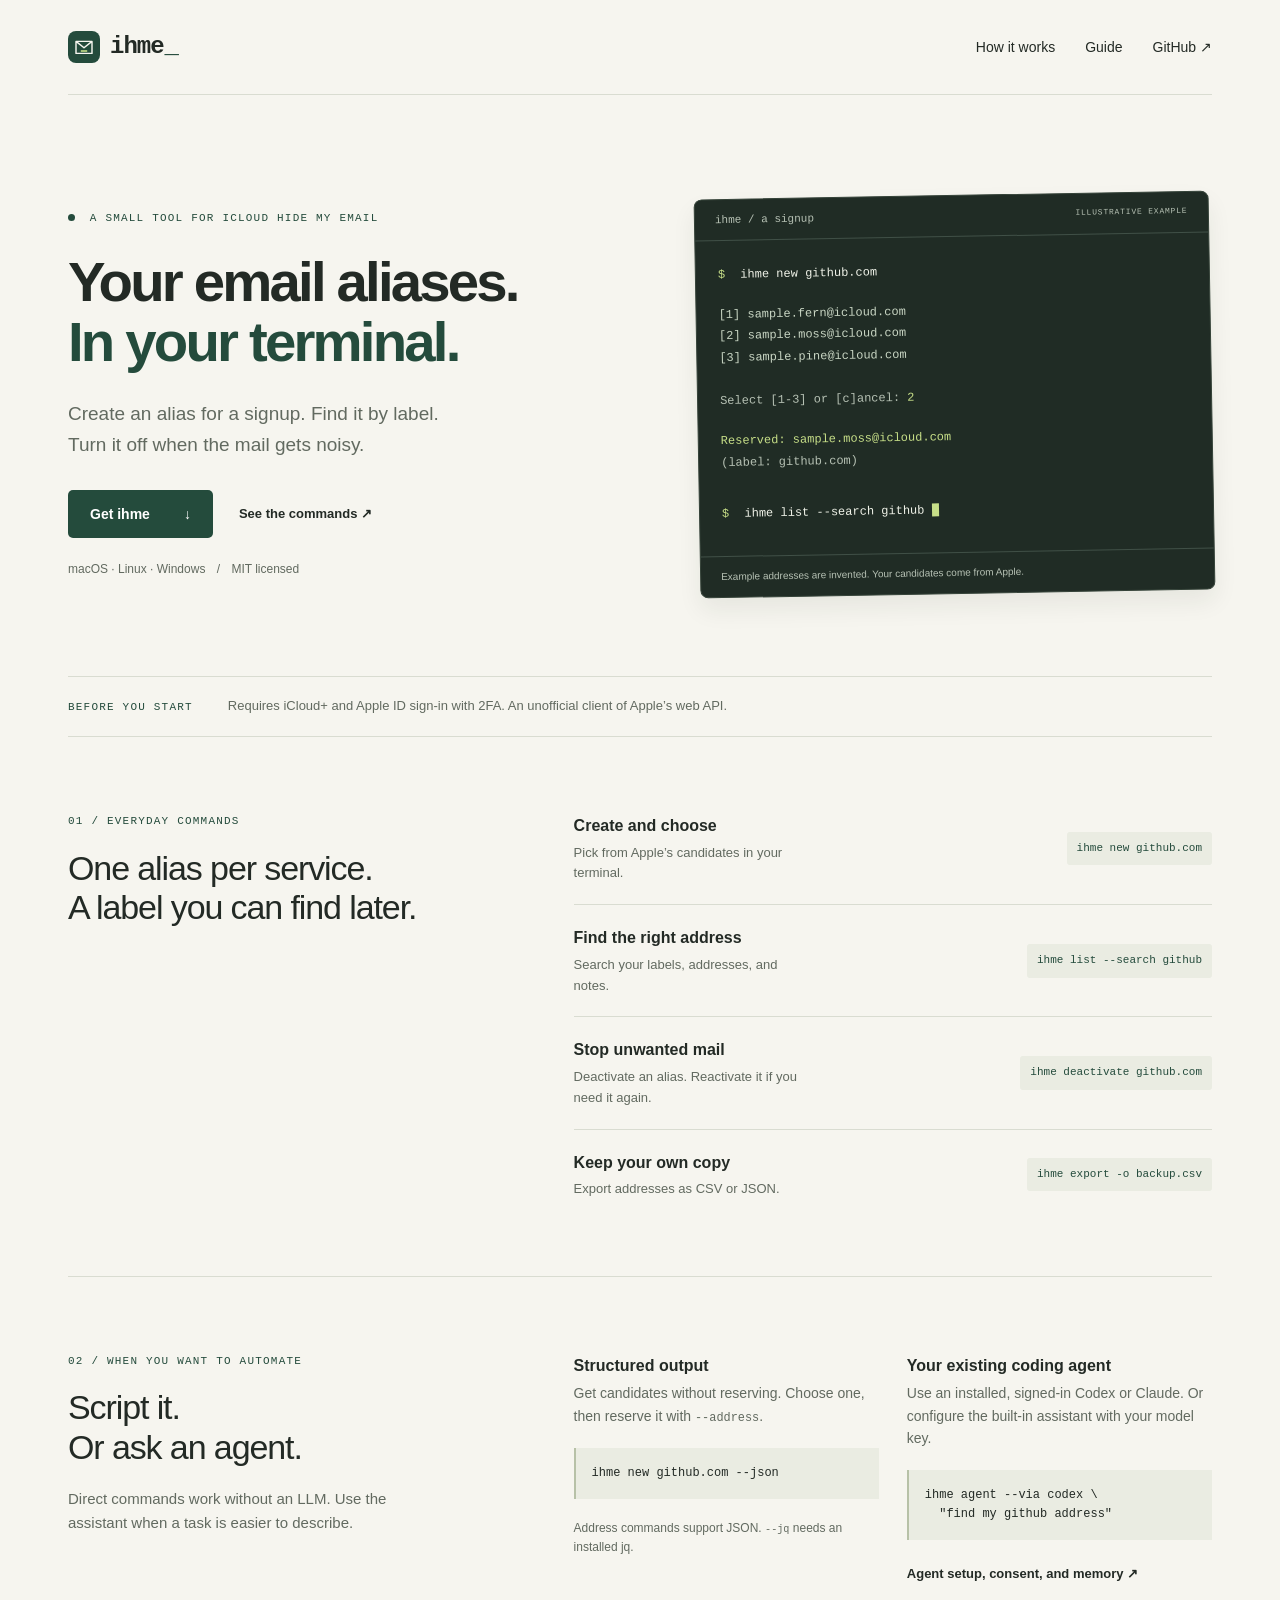
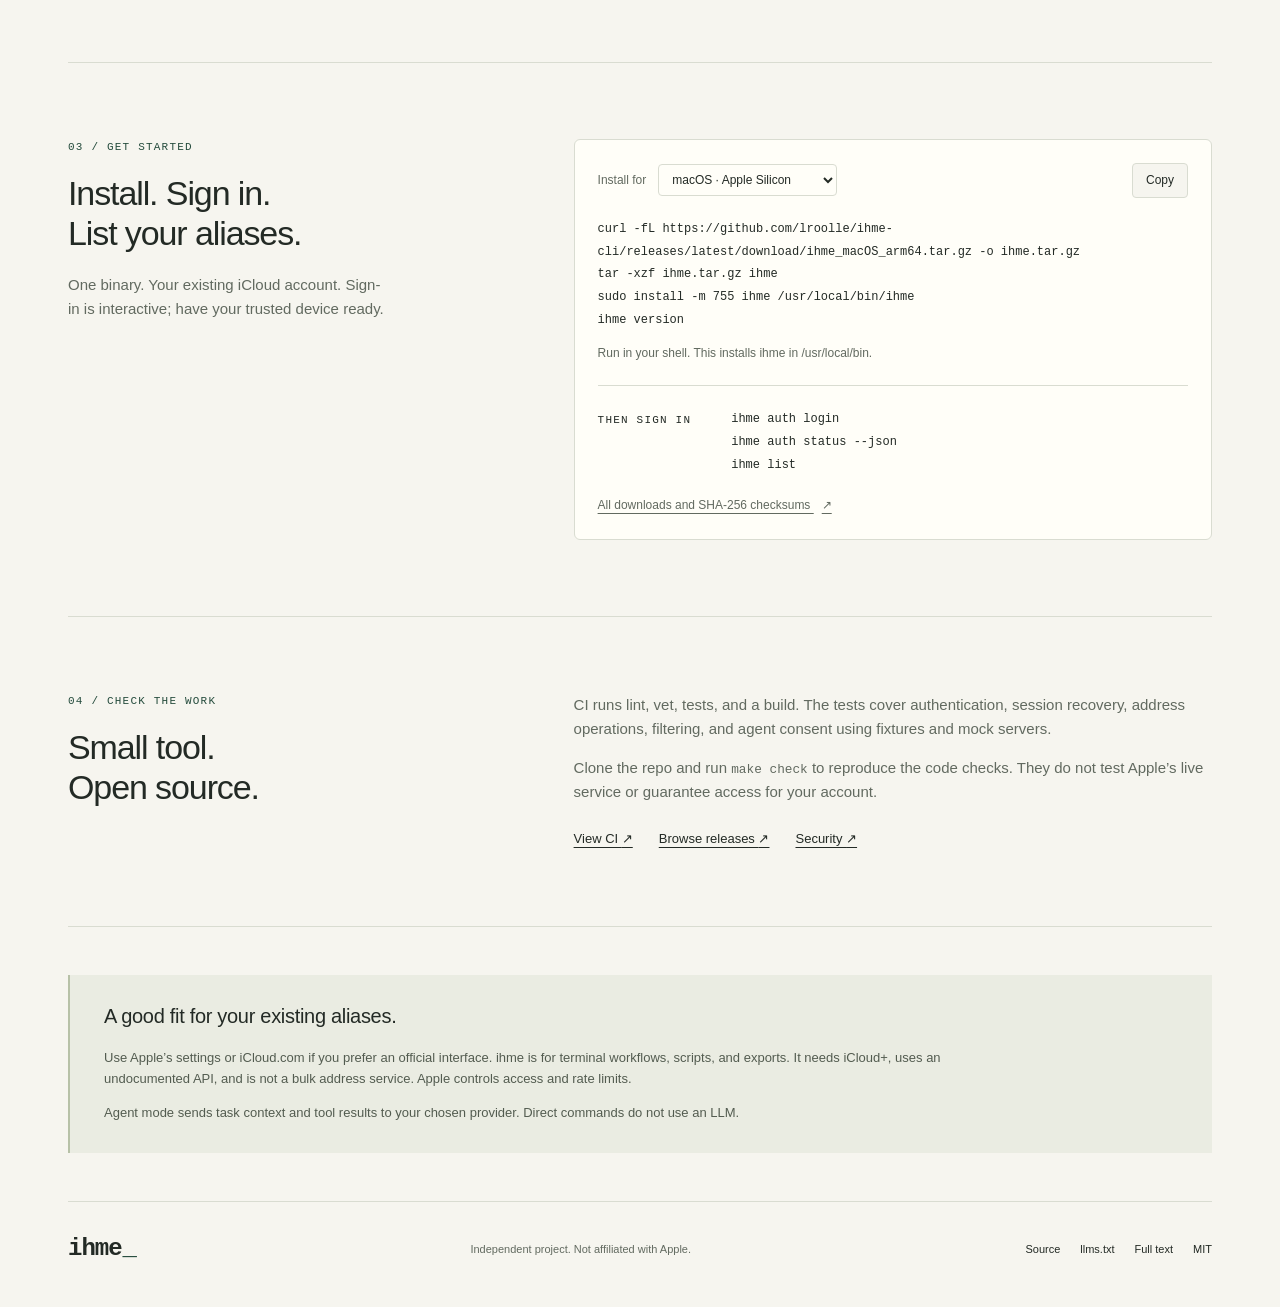
==== site/index.html @ 3d8538c5 "docs: clarify ihme setup and publish a verified Pages site" ====
<!doctype html>
<html lang="en">
  <head>
    <meta charset="utf-8" />
    <meta name="viewport" content="width=device-width, initial-scale=1" />
    <meta
      name="description"
      content="Create, find, and manage iCloud Hide My Email aliases from your terminal. A Go CLI for people, scripts, and agents. Open source, MIT licensed."
    />
    <meta name="theme-color" content="#f6f5ef" />
    <meta
      property="og:title"
      content="ihme — iCloud email aliases, from your terminal"
    />
    <meta
      property="og:description"
      content="Create an alias for a signup. Find it later. Turn it off when the mail gets noisy. For people, scripts, and agents."
    />
    <meta property="og:type" content="website" />
    <meta property="og:url" content="https://lroolle.github.io/ihme-cli/" />
    <link rel="canonical" href="https://lroolle.github.io/ihme-cli/" />
    <link rel="icon" href="icon.svg" type="image/svg+xml" />
    <link rel="stylesheet" href="style.css" />
    <link
      rel="alternate"
      type="text/plain"
      href="llms.txt"
      title="Documentation index for agents"
    />
    <script src="main.js" defer></script>
    <title>ihme — iCloud email aliases, from your terminal</title>
  </head>
  <body>
    <a class="skip" href="#main">Skip to content</a>
    <div class="shell">
      <header class="header">
        <a class="brand" href="#" aria-label="ihme home"
          ><img src="icon.svg" width="32" height="32" alt="" />ihme<span
            class="cursor"
            aria-hidden="true"
            >_</span
          ></a
        >
        <nav aria-label="Main navigation">
          <a href="#workflow">How it works</a>
          <a
            href="https://github.com/lroolle/ihme-cli/blob/main/docs/usage.md"
            data-doc="docs/usage.md"
            >Guide</a
          >
          <a href="https://github.com/lroolle/ihme-cli"
            >GitHub <span aria-hidden="true">↗</span></a
          >
        </nav>
      </header>
      <main id="main">
        <section class="hero" aria-labelledby="hero-title">
          <div class="hero-copy">
            <p class="eyebrow">
              <span class="status-dot" aria-hidden="true"></span> A small tool
              for iCloud Hide My Email
            </p>
            <h1 id="hero-title">
              Your email aliases.<br /><span>In your terminal.</span>
            </h1>
            <p class="lede">
              Create an alias for a signup. Find it by label. Turn it off when
              the mail gets noisy.
            </p>
            <div class="hero-actions">
              <a class="button" href="#install"
                >Get ihme <span aria-hidden="true">↓</span></a
              ><a class="text-link" href="#workflow"
                >See the commands <span aria-hidden="true">↗</span></a
              >
            </div>
            <p class="fine">
              macOS · Linux · Windows <span aria-hidden="true">/</span> MIT
              licensed
            </p>
          </div>
          <figure class="terminal">
            <figcaption>
              <span>ihme / a signup</span
              ><span class="terminal-label">ILLUSTRATIVE EXAMPLE</span>
            </figcaption>
            <div class="terminal-body">
              <p><span class="prompt">$</span> ihme new github.com</p>
              <pre class="candidates">
[1] sample.fern@icloud.com
[2] sample.moss@icloud.com
[3] sample.pine@icloud.com</pre
              >
              <p>
                <span class="muted">Select [1-3] or [c]ancel:</span>
                <span class="chosen">2</span>
              </p>
              <p class="reserved">
                Reserved: sample.moss@icloud.com<br /><span class="muted"
                  >(label: github.com)</span
                >
              </p>
              <p class="last-command">
                <span class="prompt">$</span> ihme list --search github<span
                  class="block-cursor"
                  aria-hidden="true"
                ></span>
              </p>
            </div>
            <p class="terminal-foot">
              Example addresses are invented. Your candidates come from Apple.
            </p>
          </figure>
        </section>
        <div class="requirements">
          <span class="section-label">Before you start</span>
          <p>
            Requires iCloud+ and Apple ID sign-in with 2FA. An unofficial client
            of Apple’s web API.
          </p>
        </div>
        <section
          class="workflow section"
          id="workflow"
          aria-labelledby="workflow-title"
        >
          <div class="section-heading">
            <p class="eyebrow">01 / Everyday commands</p>
            <h2 id="workflow-title">
              One alias per service.<br />A label you can find later.
            </h2>
          </div>
          <div class="command-list">
            <article>
              <div>
                <h3>Create and choose</h3>
                <p>Pick from Apple’s candidates in your terminal.</p>
              </div>
              <code>ihme new github.com</code>
            </article>
            <article>
              <div>
                <h3>Find the right address</h3>
                <p>Search your labels, addresses, and notes.</p>
              </div>
              <code>ihme list --search github</code>
            </article>
            <article>
              <div>
                <h3>Stop unwanted mail</h3>
                <p>Deactivate an alias. Reactivate it if you need it again.</p>
              </div>
              <code>ihme deactivate github.com</code>
            </article>
            <article>
              <div>
                <h3>Keep your own copy</h3>
                <p>Export addresses as CSV or JSON.</p>
              </div>
              <code>ihme export -o backup.csv</code>
            </article>
          </div>
        </section>
        <section class="automation section" aria-labelledby="automation-title">
          <div class="section-heading">
            <p class="eyebrow">02 / When you want to automate</p>
            <h2 id="automation-title">Script it.<br />Or ask an agent.</h2>
            <p>
              Direct commands work without an LLM. Use the assistant when a task
              is easier to describe.
            </p>
          </div>
          <div class="automation-options">
            <article>
              <h3>Structured output</h3>
              <p>
                Get candidates without reserving. Choose one, then reserve it
                with <code>--address</code>.
              </p>
              <pre><code>ihme new github.com --json</code></pre>
              <p class="fine">
                Address commands support JSON. <code>--jq</code> needs an
                installed jq.
              </p>
            </article>
            <article>
              <h3>Your existing coding agent</h3>
              <p>
                Use an installed, signed-in Codex or Claude. Or configure the
                built-in assistant with your model key.
              </p>
              <pre><code>ihme agent --via codex \
  "find my github address"</code></pre>
              <a
                class="text-link"
                href="https://github.com/lroolle/ihme-cli/blob/main/docs/agents.md"
                data-doc="docs/agents.md"
                >Agent setup, consent, and memory
                <span aria-hidden="true">↗</span></a
              >
            </article>
          </div>
        </section>
        <section
          class="install section"
          id="install"
          aria-labelledby="install-title"
        >
          <div class="section-heading">
            <p class="eyebrow">03 / Get started</p>
            <h2 id="install-title">
              Install. Sign in.<br />List your aliases.
            </h2>
            <p>
              One binary. Your existing iCloud account. Sign-in is interactive;
              have your trusted device ready.
            </p>
          </div>
          <div class="install-panel">
            <div class="install-toolbar">
              <label for="platform">Install for</label
              ><select id="platform">
                <option value="macOS_arm64">macOS · Apple Silicon</option>
                <option value="macOS_x86_64">macOS · Intel</option>
                <option value="linux_x86_64">Linux · x86-64</option>
                <option value="linux_arm64">Linux · ARM64</option>
                <option value="windows_x86_64">Windows · x86-64</option>
                <option value="windows_arm64">Windows · ARM64</option>
                <option value="go">Go install</option></select
              ><button id="copy-install" type="button" hidden>Copy</button>
            </div>
            <pre
              tabindex="0"
              aria-label="Install commands"
            ><code id="install-command">curl -fL https://github.com/lroolle/ihme-cli/releases/latest/download/ihme_macOS_arm64.tar.gz -o ihme.tar.gz
tar -xzf ihme.tar.gz ihme
sudo install -m 755 ihme /usr/local/bin/ihme
ihme version</code></pre>
            <p id="platform-note" class="fine">
              Run in your shell. This installs ihme in /usr/local/bin.
            </p>
            <p
              id="copy-status"
              class="fine"
              role="status"
              aria-live="polite"
            ></p>
            <div class="login-steps">
              <span class="section-label">Then sign in</span>
              <pre><code>ihme auth login
ihme auth status --json
ihme list</code></pre>
            </div>
            <p class="fine">
              <a href="https://github.com/lroolle/ihme-cli/releases/latest"
                >All downloads and SHA-256 checksums
                <span aria-hidden="true">↗</span></a
              >
            </p>
            <noscript
              ><p class="fine">
                The commands above are for macOS Apple Silicon. Use the
                downloads link for other platforms.
              </p></noscript
            >
          </div>
        </section>
        <section class="proof section" aria-labelledby="proof-title">
          <div class="section-heading">
            <p class="eyebrow">04 / Check the work</p>
            <h2 id="proof-title">Small tool.<br />Open source.</h2>
          </div>
          <div class="proof-content">
            <p>
              CI runs lint, vet, tests, and a build. The tests cover
              authentication, session recovery, address operations, filtering,
              and agent consent using fixtures and mock servers.
            </p>
            <p>
              Clone the repo and run <code>make check</code> to reproduce the
              code checks. They do not test Apple’s live service or guarantee
              access for your account.
            </p>
            <div class="proof-links">
              <a
                href="https://github.com/lroolle/ihme-cli/actions/workflows/ci.yml"
                >View CI <span aria-hidden="true">↗</span></a
              ><a href="https://github.com/lroolle/ihme-cli/releases/latest"
                >Browse releases <span aria-hidden="true">↗</span></a
              ><a
                href="https://github.com/lroolle/ihme-cli/blob/main/SECURITY.md"
                data-doc="SECURITY.md"
                >Security <span aria-hidden="true">↗</span></a
              >
            </div>
          </div>
        </section>
        <aside class="limits" aria-labelledby="limits-title">
          <h2 id="limits-title">A good fit for your existing aliases.</h2>
          <p>
            Use Apple’s settings or iCloud.com if you prefer an official
            interface. ihme is for terminal workflows, scripts, and exports. It
            needs iCloud+, uses an undocumented API, and is not a bulk address
            service. Apple controls access and rate limits.
          </p>
          <p>
            Agent mode sends task context and tool results to your chosen
            provider. Direct commands do not use an LLM.
          </p>
        </aside>
      </main>
      <footer>
        <a class="brand" href="#"
          >ihme<span class="cursor" aria-hidden="true">_</span></a
        >
        <p>Independent project. Not affiliated with Apple.</p>
        <nav aria-label="Footer navigation">
          <a href="https://github.com/lroolle/ihme-cli">Source</a
          ><a href="llms.txt">llms.txt</a><a href="llms-full.txt">Full text</a
          ><a href="LICENSE">MIT</a>
        </nav>
      </footer>
    </div>
  </body>
</html>
---- site/style.css ----
:root {
  --paper: #f6f5ef;
  --ink: #232a25;
  --muted: #626a60;
  --green: #244b3c;
  --line: #d9dcd1;
  --mono: ui-monospace, SFMono-Regular, Consolas, "Liberation Mono", monospace;
  --sans: Inter, -apple-system, BlinkMacSystemFont, "Segoe UI", sans-serif;
}
* {
  box-sizing: border-box;
}
html {
  scroll-behavior: smooth;
  scroll-padding-top: 30px;
}
body {
  margin: 0;
  background: var(--paper);
  color: var(--ink);
  font-family: var(--sans);
  font-size: 16px;
  line-height: 1.6;
  -webkit-font-smoothing: antialiased;
}
a {
  color: inherit;
  text-underline-offset: 4px;
}
a:hover {
  color: var(--green);
}
button,
select {
  font: inherit;
  color: inherit;
}
button,
a,
select {
  -webkit-tap-highlight-color: transparent;
}
:focus-visible {
  outline: 3px solid #6e8741;
  outline-offset: 5px;
}
[hidden] {
  display: none !important;
}
::selection {
  background: #d6e6bc;
}
.shell {
  max-width: 1240px;
  margin: auto;
  padding: 0 48px;
}
.header {
  display: flex;
  align-items: center;
  justify-content: space-between;
  padding: 28px 0;
  border-bottom: 1px solid var(--line);
}
.brand {
  display: inline-flex;
  align-items: center;
  gap: 10px;
  text-decoration: none;
  font-family: var(--mono);
  font-size: 24px;
  font-weight: 700;
  letter-spacing: -1px;
}
.brand .cursor {
  margin-left: -9px;
  color: var(--green);
}
nav {
  display: flex;
  gap: 30px;
}
nav a {
  text-decoration: none;
  font-size: 14px;
  font-weight: 500;
}
.hero {
  display: grid;
  grid-template-columns: 1.13fr 1fr;
  gap: 48px;
  align-items: center;
  padding: 100px 0 82px;
}
.eyebrow,
.section-label {
  font-family: var(--mono);
  font-size: 11px;
  font-weight: 500;
  letter-spacing: 1.2px;
  text-transform: uppercase;
}
.eyebrow {
  margin: 0 0 24px;
  color: var(--green);
}
.status-dot {
  display: inline-block;
  width: 7px;
  height: 7px;
  background: var(--green);
  border-radius: 50%;
  margin-right: 7px;
}
h1,
h2,
h3,
p {
  margin-top: 0;
}
h1 {
  font-size: clamp(44px, 4.4vw, 62px);
  line-height: 1.08;
  letter-spacing: -2.8px;
  font-weight: 600;
  margin-bottom: 26px;
}
h1 span {
  color: var(--green);
}
.lede {
  max-width: 410px;
  font-size: 19px;
  line-height: 1.6;
  color: var(--muted);
  margin-bottom: 30px;
}
.hero-actions {
  display: flex;
  align-items: center;
  gap: 26px;
  margin-bottom: 22px;
}
.button {
  display: inline-flex;
  align-items: center;
  justify-content: center;
  gap: 34px;
  background: var(--green);
  color: white;
  padding: 13px 22px;
  border-radius: 5px;
  text-decoration: none;
  font-size: 14px;
  font-weight: 600;
}
.button:hover {
  background: #163b2d;
  color: white;
}
.text-link {
  font-size: 13px;
  font-weight: 600;
  text-decoration: none;
}
.fine {
  font-size: 12px;
  line-height: 1.6;
  color: var(--muted);
  margin-bottom: 0;
}
.fine span {
  margin: 0 8px;
}
.terminal {
  margin: 0;
  min-width: 0;
  background: #202c25;
  border: 1px solid #354339;
  border-radius: 8px;
  color: #eff2e8;
  box-shadow: 0 12px 25px #1c2b2012;
  transform: rotate(-1deg);
}
.terminal figcaption {
  display: flex;
  justify-content: space-between;
  gap: 10px;
  padding: 14px 20px;
  border-bottom: 1px solid #405047;
  font: 11px var(--mono);
  color: #b6c1b4;
}
.terminal-label {
  font-size: 8px;
  letter-spacing: 0.8px;
}
.terminal-body {
  padding: 24px 22px 30px;
  font: 12px/1.8 var(--mono);
  overflow: auto;
}
.terminal-body p {
  margin-bottom: 18px;
}
.terminal-body .last-command {
  margin: 30px 0 0;
}
.prompt {
  color: #c7df88;
  padding-right: 8px;
}
.muted {
  color: #b6c1b4;
}
.candidates {
  font: inherit;
  margin: 0 0 22px;
  color: #c8d5c3;
}
.chosen,
.reserved {
  color: #c7df88;
}
.block-cursor {
  display: inline-block;
  width: 7px;
  height: 13px;
  margin-left: 8px;
  background: #c7df88;
  vertical-align: middle;
}
.terminal-foot {
  border-top: 1px solid #405047;
  padding: 12px 20px;
  margin: 0;
  font-size: 10px;
  color: #b6c1b4;
}
.requirements {
  display: flex;
  align-items: baseline;
  gap: 35px;
  border-top: 1px solid var(--line);
  border-bottom: 1px solid var(--line);
  padding: 19px 0;
}
.requirements .section-label {
  white-space: nowrap;
  color: var(--green);
}
.requirements p {
  font-size: 13px;
  color: var(--muted);
  margin: 0;
}
.section {
  display: grid;
  grid-template-columns: 1fr 1.5fr;
  gap: 80px;
  padding: 76px 0;
  border-bottom: 1px solid var(--line);
}
h2 {
  font-size: 34px;
  line-height: 1.16;
  letter-spacing: -1.1px;
  font-weight: 500;
  margin-bottom: 20px;
}
.section-heading > p:not(.eyebrow) {
  font-size: 15px;
  color: var(--muted);
  max-width: 320px;
}
.section-heading .eyebrow {
  margin-bottom: 18px;
}
.command-list article {
  display: flex;
  justify-content: space-between;
  align-items: center;
  gap: 22px;
  border-bottom: 1px solid var(--line);
  padding: 20px 0;
}
.command-list article:first-child {
  padding-top: 0;
}
.command-list article:last-child {
  border-bottom: 0;
  padding-bottom: 0;
}
h3 {
  font-size: 16px;
  font-weight: 600;
  margin-bottom: 4px;
}
.command-list p {
  font-size: 13px;
  color: var(--muted);
  margin: 0;
  max-width: 235px;
}
code,
pre {
  font-family: var(--mono);
}
code {
  font-size: 0.85em;
}
.command-list code {
  font-size: 11px;
  white-space: nowrap;
  color: var(--green);
  background: #eaece2;
  padding: 8px 10px;
  border-radius: 3px;
}
.automation-options {
  display: grid;
  grid-template-columns: 1fr 1fr;
  gap: 28px;
}
.automation-options article {
  min-width: 0;
}
.automation-options p {
  font-size: 14px;
  color: var(--muted);
}
.automation-options pre {
  font-size: 12px;
  padding: 16px;
  background: #eaece2;
  overflow: auto;
  border-left: 2px solid #b7c1a7;
  margin: 20px 0;
}
.automation-options pre code {
  font-size: inherit;
}
.automation-options .fine {
  font-size: 12px;
}
.install-panel {
  min-width: 0;
  background: #fffef8;
  border: 1px solid var(--line);
  border-radius: 6px;
  padding: 23px;
}
.install-toolbar {
  display: flex;
  align-items: center;
  gap: 12px;
  margin-bottom: 20px;
}
.install-toolbar label {
  font-size: 12px;
  color: var(--muted);
}
select {
  border: 1px solid var(--line);
  border-radius: 4px;
  background: transparent;
  padding: 7px 28px 7px 9px;
  max-width: 100%;
  font-size: 12px;
  cursor: pointer;
}
button {
  border: 1px solid var(--line);
  border-radius: 4px;
  background: var(--paper);
  padding: 7px 13px;
  font-size: 12px;
  cursor: pointer;
  margin-left: auto;
}
button:hover {
  background: #e3e7d9;
}
.install-panel pre {
  overflow: auto;
  white-space: pre-wrap;
  overflow-wrap: anywhere;
  font-size: 12px;
  line-height: 1.9;
}
.install-panel pre code {
  font-size: inherit;
}
#copy-status:not(:empty) {
  margin-top: 8px;
  color: var(--green);
}
.login-steps {
  display: flex;
  align-items: flex-start;
  gap: 40px;
  border-top: 1px solid var(--line);
  margin-top: 22px;
  padding-top: 22px;
}
.login-steps .section-label {
  padding-top: 4px;
  white-space: nowrap;
}
.login-steps pre {
  margin: 0 0 20px;
}
.proof-content p {
  color: var(--muted);
  font-size: 15px;
}
.proof-links {
  display: flex;
  gap: 26px;
  margin-top: 25px;
  font-size: 13px;
  font-weight: 500;
}
.limits {
  margin: 48px 0;
  padding: 30px 34px;
  background: #eaece2;
  border-left: 2px solid #b7c1a7;
}
.limits h2 {
  font-size: 20px;
  letter-spacing: -0.3px;
}
.limits p {
  max-width: 880px;
  font-size: 13px;
  color: #535c50;
}
.limits p:last-child {
  margin-bottom: 0;
}
footer {
  display: flex;
  align-items: center;
  justify-content: space-between;
  gap: 28px;
  padding: 28px 0 38px;
  border-top: 1px solid var(--line);
}
footer p {
  margin: 0;
  font-size: 11px;
  color: var(--muted);
}
footer nav {
  gap: 20px;
}
footer nav a {
  font-size: 11px;
}
.skip {
  position: fixed;
  top: -100px;
  left: 16px;
  background: var(--green);
  color: white;
  padding: 10px 18px;
  z-index: 10;
}
.skip:focus {
  top: 10px;
  color: white;
}
@media (min-width: 1400px) {
  .hero {
    padding-top: 116px;
    padding-bottom: 96px;
  }
}
@media (max-width: 1050px) {
  .shell {
    padding: 0 32px;
  }
  .hero {
    gap: 30px;
  }
  h1 {
    font-size: 48px;
  }
  .terminal-body {
    font-size: 11px;
    padding: 20px 16px;
  }
  .terminal-label {
    display: none;
  }
  .section {
    gap: 38px;
    grid-template-columns: 1fr 1.6fr;
  }
  .command-list article {
    align-items: flex-start;
    flex-direction: column;
    gap: 10px;
  }
  .command-list p {
    max-width: none;
  }
  .automation-options {
    grid-template-columns: 1fr;
  }
  .hero-actions {
    gap: 18px;
  }
  footer {
    flex-wrap: wrap;
  }
}
@media (max-width: 760px) {
  .shell {
    padding: 0 24px;
  }
  .header {
    padding: 22px 0;
  }
  .header nav {
    gap: 20px;
  }
  .header nav a:first-child {
    display: none;
  }
  .hero {
    grid-template-columns: 1fr;
    padding: 55px 0 40px;
    gap: 38px;
  }
  .hero-copy {
    max-width: 550px;
  }
  h1 {
    font-size: clamp(39px, 8vw, 58px);
    letter-spacing: -2px;
  }
  .lede {
    font-size: 17px;
  }
  .terminal {
    transform: none;
    max-width: 560px;
  }
  .terminal-body {
    font-size: 12px;
    padding: 23px;
  }
  .terminal-label {
    display: inline;
  }
  .requirements {
    display: block;
    padding: 20px 0;
  }
  .requirements p {
    margin-top: 8px;
  }
  .section {
    grid-template-columns: 1fr;
    gap: 25px;
    padding: 44px 0;
  }
  h2 {
    font-size: 31px;
  }
  .section-heading > p:not(.eyebrow) {
    max-width: 480px;
  }
  .command-list article {
    flex-direction: row;
    align-items: center;
    gap: 18px;
  }
  .command-list p {
    max-width: 230px;
  }
  .automation-options {
    grid-template-columns: 1fr 1fr;
  }
  .install-panel {
    max-width: 600px;
  }
  .limits {
    margin: 32px 0;
    padding: 25px;
  }
  .proof-links {
    flex-wrap: wrap;
  }
  footer {
    gap: 18px;
  }
  footer p {
    flex: 1;
  }
  footer nav {
    width: 100%;
    justify-content: flex-start;
  }
}
@media (max-width: 480px) {
  .shell {
    padding: 0 20px;
  }
  .brand {
    font-size: 22px;
  }
  .header nav {
    gap: 17px;
  }
  .header nav a {
    font-size: 12px;
  }
  .eyebrow {
    font-size: 9px;
  }
  .hero-actions {
    gap: 20px;
  }
  .text-link {
    font-size: 12px;
  }
  .terminal-body {
    font-size: 11px;
    padding: 21px 15px;
  }
  .terminal figcaption {
    padding: 13px 15px;
  }
  .terminal-foot {
    padding: 11px 15px;
  }
  .command-list article {
    flex-direction: column;
    align-items: flex-start;
    gap: 12px;
  }
  .command-list p {
    max-width: none;
  }
  .command-list code {
    font-size: 12px;
  }
  .automation-options {
    grid-template-columns: 1fr;
    gap: 25px;
  }
  .install-panel {
    padding: 18px;
  }
  .install-toolbar {
    flex-wrap: wrap;
    gap: 8px;
  }
  .install-toolbar label {
    width: 100%;
  }
  .install-toolbar select {
    flex: 1;
    min-width: 0;
  }
  .login-steps {
    gap: 25px;
  }
  .login-steps .section-label {
    font-size: 9px;
  }
  footer p {
    font-size: 10px;
  }
  .terminal-label {
    font-size: 7px;
  }
  .fine {
    font-size: 11px;
  }
}
@media (prefers-reduced-motion: reduce) {
  html {
    scroll-behavior: auto;
  }
}
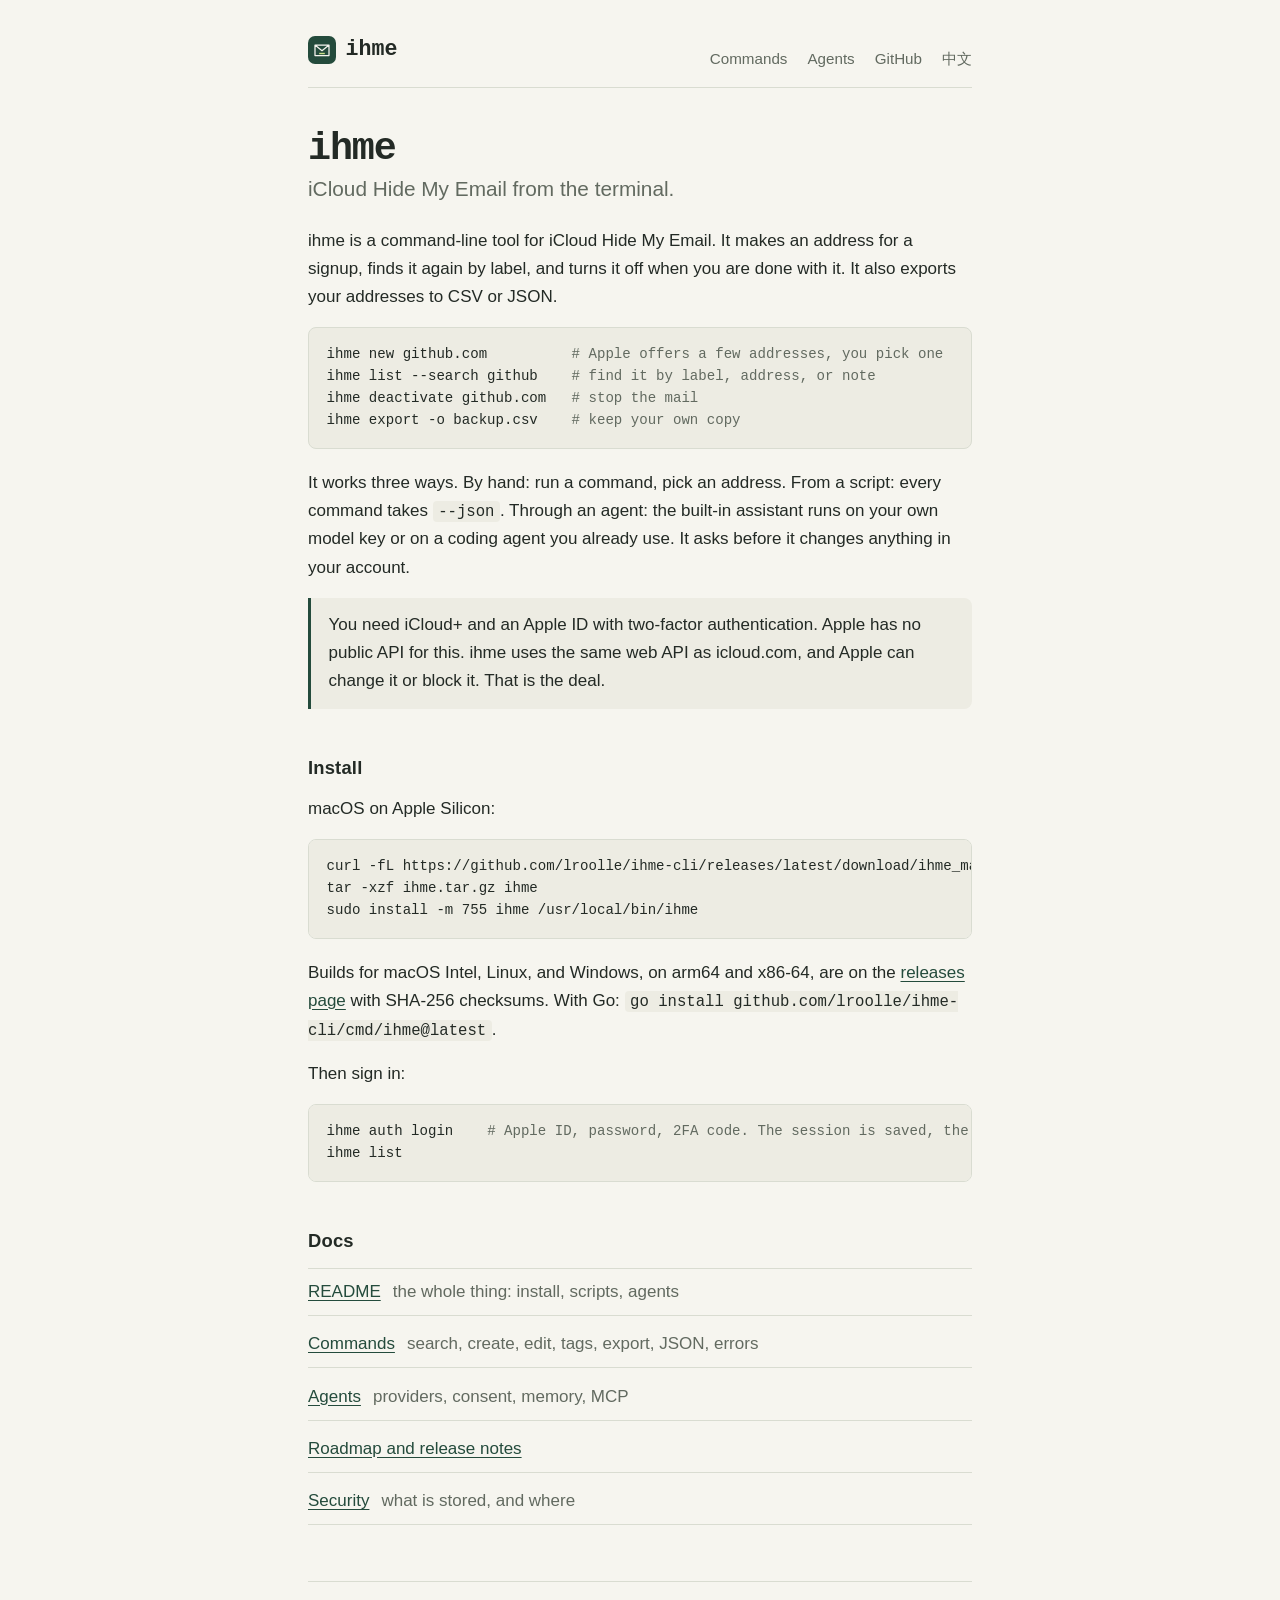
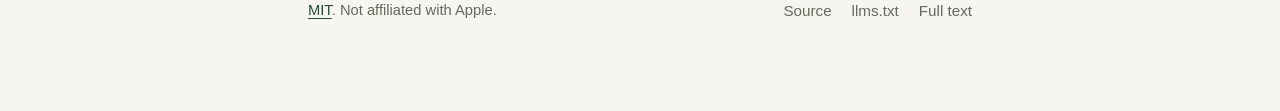
==== commit c49db19c: "docs: burnish the README and site; add a Chinese README and page The README is now about 75 lines of" ====
--- a/site/index.html
+++ b/site/index.html
@@ -5,319 +5,71 @@
     <meta name="viewport" content="width=device-width, initial-scale=1" />
     <meta
       name="description"
-      content="Create, find, and manage iCloud Hide My Email aliases from your terminal. A Go CLI for people, scripts, and agents. Open source, MIT licensed."
+      content="iCloud Hide My Email from the terminal. Create, find, deactivate, and export addresses. A Go command-line tool for people, scripts, and agents. MIT licensed."
     />
     <meta name="theme-color" content="#f6f5ef" />
-    <meta
-      property="og:title"
-      content="ihme — iCloud email aliases, from your terminal"
-    />
+    <meta property="og:title" content="ihme: iCloud Hide My Email from the terminal" />
     <meta
       property="og:description"
-      content="Create an alias for a signup. Find it later. Turn it off when the mail gets noisy. For people, scripts, and agents."
+      content="Make an address for a signup, find it later, turn it off when you are done with it."
     />
     <meta property="og:type" content="website" />
     <meta property="og:url" content="https://lroolle.github.io/ihme-cli/" />
     <link rel="canonical" href="https://lroolle.github.io/ihme-cli/" />
+    <link rel="alternate" hreflang="en" href="https://lroolle.github.io/ihme-cli/" />
+    <link rel="alternate" hreflang="zh-Hans" href="https://lroolle.github.io/ihme-cli/zh.html" />
     <link rel="icon" href="icon.svg" type="image/svg+xml" />
     <link rel="stylesheet" href="style.css" />
-    <link
-      rel="alternate"
-      type="text/plain"
-      href="llms.txt"
-      title="Documentation index for agents"
-    />
-    <script src="main.js" defer></script>
-    <title>ihme — iCloud email aliases, from your terminal</title>
+    <link rel="alternate" type="text/plain" href="llms.txt" title="Documentation index for agents" />
+    <title>ihme: iCloud Hide My Email from the terminal</title>
   </head>
   <body>
-    <a class="skip" href="#main">Skip to content</a>
-    <div class="shell">
-      <header class="header">
-        <a class="brand" href="#" aria-label="ihme home"
-          ><img src="icon.svg" width="32" height="32" alt="" />ihme<span
-            class="cursor"
-            aria-hidden="true"
-            >_</span
-          ></a
-        >
+    <div class="page">
+      <header>
+        <a class="brand" href="index.html"><img src="icon.svg" alt="" />ihme</a>
         <nav aria-label="Main navigation">
-          <a href="#workflow">How it works</a>
-          <a
-            href="https://github.com/lroolle/ihme-cli/blob/main/docs/usage.md"
-            data-doc="docs/usage.md"
-            >Guide</a
-          >
-          <a href="https://github.com/lroolle/ihme-cli"
-            >GitHub <span aria-hidden="true">↗</span></a
-          >
+          <a href="https://github.com/lroolle/ihme-cli/blob/main/docs/usage.md">Commands</a>
+          <a href="https://github.com/lroolle/ihme-cli/blob/main/docs/agents.md">Agents</a>
+          <a href="https://github.com/lroolle/ihme-cli">GitHub</a>
+          <a href="zh.html" lang="zh-Hans" hreflang="zh-Hans">中文</a>
         </nav>
       </header>
-      <main id="main">
-        <section class="hero" aria-labelledby="hero-title">
-          <div class="hero-copy">
-            <p class="eyebrow">
-              <span class="status-dot" aria-hidden="true"></span> A small tool
-              for iCloud Hide My Email
-            </p>
-            <h1 id="hero-title">
-              Your email aliases.<br /><span>In your terminal.</span>
-            </h1>
-            <p class="lede">
-              Create an alias for a signup. Find it by label. Turn it off when
-              the mail gets noisy.
-            </p>
-            <div class="hero-actions">
-              <a class="button" href="#install"
-                >Get ihme <span aria-hidden="true">↓</span></a
-              ><a class="text-link" href="#workflow"
-                >See the commands <span aria-hidden="true">↗</span></a
-              >
-            </div>
-            <p class="fine">
-              macOS · Linux · Windows <span aria-hidden="true">/</span> MIT
-              licensed
-            </p>
-          </div>
-          <figure class="terminal">
-            <figcaption>
-              <span>ihme / a signup</span
-              ><span class="terminal-label">ILLUSTRATIVE EXAMPLE</span>
-            </figcaption>
-            <div class="terminal-body">
-              <p><span class="prompt">$</span> ihme new github.com</p>
-              <pre class="candidates">
-[1] sample.fern@icloud.com
-[2] sample.moss@icloud.com
-[3] sample.pine@icloud.com</pre
-              >
-              <p>
-                <span class="muted">Select [1-3] or [c]ancel:</span>
-                <span class="chosen">2</span>
-              </p>
-              <p class="reserved">
-                Reserved: sample.moss@icloud.com<br /><span class="muted"
-                  >(label: github.com)</span
-                >
-              </p>
-              <p class="last-command">
-                <span class="prompt">$</span> ihme list --search github<span
-                  class="block-cursor"
-                  aria-hidden="true"
-                ></span>
-              </p>
-            </div>
-            <p class="terminal-foot">
-              Example addresses are invented. Your candidates come from Apple.
-            </p>
-          </figure>
-        </section>
-        <div class="requirements">
-          <span class="section-label">Before you start</span>
-          <p>
-            Requires iCloud+ and Apple ID sign-in with 2FA. An unofficial client
-            of Apple’s web API.
-          </p>
-        </div>
-        <section
-          class="workflow section"
-          id="workflow"
-          aria-labelledby="workflow-title"
-        >
-          <div class="section-heading">
-            <p class="eyebrow">01 / Everyday commands</p>
-            <h2 id="workflow-title">
-              One alias per service.<br />A label you can find later.
-            </h2>
-          </div>
-          <div class="command-list">
-            <article>
-              <div>
-                <h3>Create and choose</h3>
-                <p>Pick from Apple’s candidates in your terminal.</p>
-              </div>
-              <code>ihme new github.com</code>
-            </article>
-            <article>
-              <div>
-                <h3>Find the right address</h3>
-                <p>Search your labels, addresses, and notes.</p>
-              </div>
-              <code>ihme list --search github</code>
-            </article>
-            <article>
-              <div>
-                <h3>Stop unwanted mail</h3>
-                <p>Deactivate an alias. Reactivate it if you need it again.</p>
-              </div>
-              <code>ihme deactivate github.com</code>
-            </article>
-            <article>
-              <div>
-                <h3>Keep your own copy</h3>
-                <p>Export addresses as CSV or JSON.</p>
-              </div>
-              <code>ihme export -o backup.csv</code>
-            </article>
-          </div>
-        </section>
-        <section class="automation section" aria-labelledby="automation-title">
-          <div class="section-heading">
-            <p class="eyebrow">02 / When you want to automate</p>
-            <h2 id="automation-title">Script it.<br />Or ask an agent.</h2>
-            <p>
-              Direct commands work without an LLM. Use the assistant when a task
-              is easier to describe.
-            </p>
-          </div>
-          <div class="automation-options">
-            <article>
-              <h3>Structured output</h3>
-              <p>
-                Get candidates without reserving. Choose one, then reserve it
-                with <code>--address</code>.
-              </p>
-              <pre><code>ihme new github.com --json</code></pre>
-              <p class="fine">
-                Address commands support JSON. <code>--jq</code> needs an
-                installed jq.
-              </p>
-            </article>
-            <article>
-              <h3>Your existing coding agent</h3>
-              <p>
-                Use an installed, signed-in Codex or Claude. Or configure the
-                built-in assistant with your model key.
-              </p>
-              <pre><code>ihme agent --via codex \
-  "find my github address"</code></pre>
-              <a
-                class="text-link"
-                href="https://github.com/lroolle/ihme-cli/blob/main/docs/agents.md"
-                data-doc="docs/agents.md"
-                >Agent setup, consent, and memory
-                <span aria-hidden="true">↗</span></a
-              >
-            </article>
-          </div>
-        </section>
-        <section
-          class="install section"
-          id="install"
-          aria-labelledby="install-title"
-        >
-          <div class="section-heading">
-            <p class="eyebrow">03 / Get started</p>
-            <h2 id="install-title">
-              Install. Sign in.<br />List your aliases.
-            </h2>
-            <p>
-              One binary. Your existing iCloud account. Sign-in is interactive;
-              have your trusted device ready.
-            </p>
-          </div>
-          <div class="install-panel">
-            <div class="install-toolbar">
-              <label for="platform">Install for</label
-              ><select id="platform">
-                <option value="macOS_arm64">macOS · Apple Silicon</option>
-                <option value="macOS_x86_64">macOS · Intel</option>
-                <option value="linux_x86_64">Linux · x86-64</option>
-                <option value="linux_arm64">Linux · ARM64</option>
-                <option value="windows_x86_64">Windows · x86-64</option>
-                <option value="windows_arm64">Windows · ARM64</option>
-                <option value="go">Go install</option></select
-              ><button id="copy-install" type="button" hidden>Copy</button>
-            </div>
-            <pre
-              tabindex="0"
-              aria-label="Install commands"
-            ><code id="install-command">curl -fL https://github.com/lroolle/ihme-cli/releases/latest/download/ihme_macOS_arm64.tar.gz -o ihme.tar.gz
+      <main>
+        <h1>ihme</h1>
+        <p class="lede">iCloud Hide My Email from the terminal.</p>
+        <p>ihme is a command-line tool for iCloud Hide My Email. It makes an address for a signup, finds it again by label, and turns it off when you are done with it. It also exports your addresses to CSV or JSON.</p>
+        <pre><code>ihme new github.com          <span class="c"># Apple offers a few addresses, you pick one</span>
+ihme list --search github    <span class="c"># find it by label, address, or note</span>
+ihme deactivate github.com   <span class="c"># stop the mail</span>
+ihme export -o backup.csv    <span class="c"># keep your own copy</span></code></pre>
+        <p>It works three ways. By hand: run a command, pick an address. From a script: every command takes <code>--json</code>. Through an agent: the built-in assistant runs on your own model key or on a coding agent you already use. It asks before it changes anything in your account.</p>
+        <p class="note">You need iCloud+ and an Apple ID with two-factor authentication. Apple has no public API for this. ihme uses the same web API as icloud.com, and Apple can change it or block it. That is the deal.</p>
+
+        <h2 id="install">Install</h2>
+        <p>macOS on Apple Silicon:</p>
+        <pre><code>curl -fL https://github.com/lroolle/ihme-cli/releases/latest/download/ihme_macOS_arm64.tar.gz -o ihme.tar.gz
 tar -xzf ihme.tar.gz ihme
-sudo install -m 755 ihme /usr/local/bin/ihme
-ihme version</code></pre>
-            <p id="platform-note" class="fine">
-              Run in your shell. This installs ihme in /usr/local/bin.
-            </p>
-            <p
-              id="copy-status"
-              class="fine"
-              role="status"
-              aria-live="polite"
-            ></p>
-            <div class="login-steps">
-              <span class="section-label">Then sign in</span>
-              <pre><code>ihme auth login
-ihme auth status --json
+sudo install -m 755 ihme /usr/local/bin/ihme</code></pre>
+        <p>Builds for macOS Intel, Linux, and Windows, on arm64 and x86-64, are on the <a href="https://github.com/lroolle/ihme-cli/releases/latest">releases page</a> with SHA-256 checksums. With Go: <code>go install github.com/lroolle/ihme-cli/cmd/ihme@latest</code>.</p>
+        <p>Then sign in:</p>
+        <pre><code>ihme auth login    <span class="c"># Apple ID, password, 2FA code. The session is saved, the password and code are not.</span>
 ihme list</code></pre>
-            </div>
-            <p class="fine">
-              <a href="https://github.com/lroolle/ihme-cli/releases/latest"
-                >All downloads and SHA-256 checksums
-                <span aria-hidden="true">↗</span></a
-              >
-            </p>
-            <noscript
-              ><p class="fine">
-                The commands above are for macOS Apple Silicon. Use the
-                downloads link for other platforms.
-              </p></noscript
-            >
-          </div>
-        </section>
-        <section class="proof section" aria-labelledby="proof-title">
-          <div class="section-heading">
-            <p class="eyebrow">04 / Check the work</p>
-            <h2 id="proof-title">Small tool.<br />Open source.</h2>
-          </div>
-          <div class="proof-content">
-            <p>
-              CI runs lint, vet, tests, and a build. The tests cover
-              authentication, session recovery, address operations, filtering,
-              and agent consent using fixtures and mock servers.
-            </p>
-            <p>
-              Clone the repo and run <code>make check</code> to reproduce the
-              code checks. They do not test Apple’s live service or guarantee
-              access for your account.
-            </p>
-            <div class="proof-links">
-              <a
-                href="https://github.com/lroolle/ihme-cli/actions/workflows/ci.yml"
-                >View CI <span aria-hidden="true">↗</span></a
-              ><a href="https://github.com/lroolle/ihme-cli/releases/latest"
-                >Browse releases <span aria-hidden="true">↗</span></a
-              ><a
-                href="https://github.com/lroolle/ihme-cli/blob/main/SECURITY.md"
-                data-doc="SECURITY.md"
-                >Security <span aria-hidden="true">↗</span></a
-              >
-            </div>
-          </div>
-        </section>
-        <aside class="limits" aria-labelledby="limits-title">
-          <h2 id="limits-title">A good fit for your existing aliases.</h2>
-          <p>
-            Use Apple’s settings or iCloud.com if you prefer an official
-            interface. ihme is for terminal workflows, scripts, and exports. It
-            needs iCloud+, uses an undocumented API, and is not a bulk address
-            service. Apple controls access and rate limits.
-          </p>
-          <p>
-            Agent mode sends task context and tool results to your chosen
-            provider. Direct commands do not use an LLM.
-          </p>
-        </aside>
+
+        <h2 id="docs">Docs</h2>
+        <ul class="docs">
+          <li><a href="README.md">README</a><span>the whole thing: install, scripts, agents</span></li>
+          <li><a href="https://github.com/lroolle/ihme-cli/blob/main/docs/usage.md">Commands</a><span>search, create, edit, tags, export, JSON, errors</span></li>
+          <li><a href="https://github.com/lroolle/ihme-cli/blob/main/docs/agents.md">Agents</a><span>providers, consent, memory, MCP</span></li>
+          <li><a href="https://github.com/lroolle/ihme-cli/blob/main/ROADMAP.md">Roadmap and release notes</a><span></span></li>
+          <li><a href="https://github.com/lroolle/ihme-cli/blob/main/SECURITY.md">Security</a><span>what is stored, and where</span></li>
+        </ul>
       </main>
       <footer>
-        <a class="brand" href="#"
-          >ihme<span class="cursor" aria-hidden="true">_</span></a
-        >
-        <p>Independent project. Not affiliated with Apple.</p>
+        <p><a href="LICENSE">MIT</a>. Not affiliated with Apple.</p>
         <nav aria-label="Footer navigation">
-          <a href="https://github.com/lroolle/ihme-cli">Source</a
-          ><a href="llms.txt">llms.txt</a><a href="llms-full.txt">Full text</a
-          ><a href="LICENSE">MIT</a>
+          <a href="https://github.com/lroolle/ihme-cli">Source</a>
+          <a href="llms.txt">llms.txt</a>
+          <a href="llms-full.txt">Full text</a>
         </nav>
       </footer>
     </div>
--- a/site/style.css
+++ b/site/style.css
@@ -4,686 +4,188 @@
   --muted: #626a60;
   --green: #244b3c;
   --line: #d9dcd1;
-  --mono: ui-monospace, SFMono-Regular, Consolas, "Liberation Mono", monospace;
-  --sans: Inter, -apple-system, BlinkMacSystemFont, "Segoe UI", sans-serif;
+  --well: #edece3;
+  --mono: ui-monospace, SFMono-Regular, Menlo, Consolas, "Liberation Mono", monospace;
+  --sans: -apple-system, BlinkMacSystemFont, Inter, "Segoe UI", Helvetica, Arial, sans-serif;
+  --leading: 1.65;
+}
+:root[lang="zh-Hans"] {
+  --sans: "PingFang SC", "Hiragino Sans GB", "Noto Sans CJK SC", "Source Han Sans SC", "Microsoft YaHei", sans-serif;
+  --leading: 1.85;
 }
 * {
   box-sizing: border-box;
 }
 html {
-  scroll-behavior: smooth;
-  scroll-padding-top: 30px;
+  scroll-padding-top: 1rem;
 }
 body {
   margin: 0;
   background: var(--paper);
   color: var(--ink);
-  font-family: var(--sans);
-  font-size: 16px;
-  line-height: 1.6;
+  font: 17px/var(--leading) var(--sans);
   -webkit-font-smoothing: antialiased;
 }
 a {
-  color: inherit;
-  text-underline-offset: 4px;
+  color: var(--green);
+  text-underline-offset: 3px;
 }
 a:hover {
-  color: var(--green);
-}
-button,
-select {
-  font: inherit;
-  color: inherit;
-}
-button,
-a,
-select {
-  -webkit-tap-highlight-color: transparent;
+  text-decoration-thickness: 2px;
 }
 :focus-visible {
   outline: 3px solid #6e8741;
-  outline-offset: 5px;
-}
-[hidden] {
-  display: none !important;
+  outline-offset: 3px;
 }
 ::selection {
   background: #d6e6bc;
 }
-.shell {
-  max-width: 1240px;
-  margin: auto;
-  padding: 0 48px;
+.page {
+  max-width: 44rem;
+  margin: 0 auto;
+  padding: 2rem 1.25rem 4rem;
 }
-.header {
+header {
   display: flex;
-  align-items: center;
+  flex-wrap: wrap;
+  align-items: baseline;
   justify-content: space-between;
-  padding: 28px 0;
+  gap: 0.5rem 1.5rem;
+  padding-bottom: 1rem;
   border-bottom: 1px solid var(--line);
 }
 .brand {
   display: inline-flex;
   align-items: center;
-  gap: 10px;
+  gap: 0.6rem;
+  color: var(--ink);
   text-decoration: none;
   font-family: var(--mono);
-  font-size: 24px;
+  font-size: 1.35rem;
   font-weight: 700;
-  letter-spacing: -1px;
 }
-.brand .cursor {
-  margin-left: -9px;
-  color: var(--green);
+.brand img {
+  width: 28px;
+  height: 28px;
 }
 nav {
   display: flex;
-  gap: 30px;
+  flex-wrap: wrap;
+  gap: 1.25rem;
+  font-size: 0.95rem;
 }
 nav a {
+  color: var(--muted);
   text-decoration: none;
-  font-size: 14px;
-  font-weight: 500;
 }
-.hero {
-  display: grid;
-  grid-template-columns: 1.13fr 1fr;
-  gap: 48px;
-  align-items: center;
-  padding: 100px 0 82px;
-}
-.eyebrow,
-.section-label {
-  font-family: var(--mono);
-  font-size: 11px;
-  font-weight: 500;
-  letter-spacing: 1.2px;
-  text-transform: uppercase;
-}
-.eyebrow {
-  margin: 0 0 24px;
+nav a:hover,
+nav a[aria-current] {
   color: var(--green);
-}
-.status-dot {
-  display: inline-block;
-  width: 7px;
-  height: 7px;
-  background: var(--green);
-  border-radius: 50%;
-  margin-right: 7px;
-}
-h1,
-h2,
-h3,
-p {
-  margin-top: 0;
+  text-decoration: underline;
 }
 h1 {
-  font-size: clamp(44px, 4.4vw, 62px);
-  line-height: 1.08;
-  letter-spacing: -2.8px;
-  font-weight: 600;
-  margin-bottom: 26px;
-}
-h1 span {
-  color: var(--green);
+  margin: 2.5rem 0 0.25rem;
+  font-family: var(--mono);
+  font-size: 2.4rem;
+  line-height: 1.1;
+  letter-spacing: -0.03em;
 }
 .lede {
-  max-width: 410px;
-  font-size: 19px;
-  line-height: 1.6;
+  margin: 0 0 1.5rem;
+  font-size: 1.3rem;
+  line-height: 1.4;
   color: var(--muted);
-  margin-bottom: 30px;
 }
-.hero-actions {
+h2 {
+  margin: 2.75rem 0 0.75rem;
+  font-size: 1.15rem;
+  font-weight: 700;
+  letter-spacing: 0.01em;
+}
+p,
+ul {
+  margin: 0 0 1rem;
+}
+ul {
+  padding-left: 1.25rem;
+}
+li {
+  margin-bottom: 0.35rem;
+}
+code {
+  font-family: var(--mono);
+  font-size: 0.92em;
+}
+p code,
+li code {
+  background: var(--well);
+  padding: 0.1em 0.35em;
+  border-radius: 4px;
+}
+pre {
+  margin: 0 0 1.25rem;
+  padding: 1rem 1.1rem;
+  background: var(--well);
+  border: 1px solid var(--line);
+  border-radius: 8px;
+  overflow-x: auto;
+  font-size: 0.88rem;
+  line-height: 1.55;
+}
+pre code {
+  font-size: inherit;
+}
+pre .c {
+  color: var(--muted);
+}
+.note {
+  padding: 0.85rem 1.1rem;
+  border-left: 3px solid var(--green);
+  background: var(--well);
+  border-radius: 0 8px 8px 0;
+}
+.docs {
+  list-style: none;
+  padding: 0;
+}
+.docs li {
   display: flex;
-  align-items: center;
-  gap: 26px;
-  margin-bottom: 22px;
-}
-.button {
-  display: inline-flex;
-  align-items: center;
-  justify-content: center;
-  gap: 34px;
-  background: var(--green);
-  color: white;
-  padding: 13px 22px;
-  border-radius: 5px;
-  text-decoration: none;
-  font-size: 14px;
-  font-weight: 600;
-}
-.button:hover {
-  background: #163b2d;
-  color: white;
-}
-.text-link {
-  font-size: 13px;
-  font-weight: 600;
-  text-decoration: none;
-}
-.fine {
-  font-size: 12px;
-  line-height: 1.6;
-  color: var(--muted);
-  margin-bottom: 0;
-}
-.fine span {
-  margin: 0 8px;
-}
-.terminal {
-  margin: 0;
-  min-width: 0;
-  background: #202c25;
-  border: 1px solid #354339;
-  border-radius: 8px;
-  color: #eff2e8;
-  box-shadow: 0 12px 25px #1c2b2012;
-  transform: rotate(-1deg);
-}
-.terminal figcaption {
-  display: flex;
-  justify-content: space-between;
-  gap: 10px;
-  padding: 14px 20px;
-  border-bottom: 1px solid #405047;
-  font: 11px var(--mono);
-  color: #b6c1b4;
-}
-.terminal-label {
-  font-size: 8px;
-  letter-spacing: 0.8px;
-}
-.terminal-body {
-  padding: 24px 22px 30px;
-  font: 12px/1.8 var(--mono);
-  overflow: auto;
-}
-.terminal-body p {
-  margin-bottom: 18px;
-}
-.terminal-body .last-command {
-  margin: 30px 0 0;
-}
-.prompt {
-  color: #c7df88;
-  padding-right: 8px;
-}
-.muted {
-  color: #b6c1b4;
-}
-.candidates {
-  font: inherit;
-  margin: 0 0 22px;
-  color: #c8d5c3;
-}
-.chosen,
-.reserved {
-  color: #c7df88;
-}
-.block-cursor {
-  display: inline-block;
-  width: 7px;
-  height: 13px;
-  margin-left: 8px;
-  background: #c7df88;
-  vertical-align: middle;
-}
-.terminal-foot {
-  border-top: 1px solid #405047;
-  padding: 12px 20px;
-  margin: 0;
-  font-size: 10px;
-  color: #b6c1b4;
-}
-.requirements {
-  display: flex;
-  align-items: baseline;
-  gap: 35px;
-  border-top: 1px solid var(--line);
-  border-bottom: 1px solid var(--line);
-  padding: 19px 0;
-}
-.requirements .section-label {
-  white-space: nowrap;
-  color: var(--green);
-}
-.requirements p {
-  font-size: 13px;
-  color: var(--muted);
-  margin: 0;
-}
-.section {
-  display: grid;
-  grid-template-columns: 1fr 1.5fr;
-  gap: 80px;
-  padding: 76px 0;
+  flex-wrap: wrap;
+  gap: 0 0.75rem;
+  padding: 0.55rem 0;
   border-bottom: 1px solid var(--line);
 }
-h2 {
-  font-size: 34px;
-  line-height: 1.16;
-  letter-spacing: -1.1px;
-  font-weight: 500;
-  margin-bottom: 20px;
+.docs li:first-child {
+  border-top: 1px solid var(--line);
 }
-.section-heading > p:not(.eyebrow) {
-  font-size: 15px;
-  color: var(--muted);
-  max-width: 320px;
-}
-.section-heading .eyebrow {
-  margin-bottom: 18px;
-}
-.command-list article {
-  display: flex;
-  justify-content: space-between;
-  align-items: center;
-  gap: 22px;
-  border-bottom: 1px solid var(--line);
-  padding: 20px 0;
-}
-.command-list article:first-child {
-  padding-top: 0;
-}
-.command-list article:last-child {
-  border-bottom: 0;
-  padding-bottom: 0;
-}
-h3 {
-  font-size: 16px;
-  font-weight: 600;
-  margin-bottom: 4px;
-}
-.command-list p {
-  font-size: 13px;
-  color: var(--muted);
-  margin: 0;
-  max-width: 235px;
-}
-code,
-pre {
-  font-family: var(--mono);
-}
-code {
-  font-size: 0.85em;
-}
-.command-list code {
-  font-size: 11px;
-  white-space: nowrap;
-  color: var(--green);
-  background: #eaece2;
-  padding: 8px 10px;
-  border-radius: 3px;
-}
-.automation-options {
-  display: grid;
-  grid-template-columns: 1fr 1fr;
-  gap: 28px;
-}
-.automation-options article {
-  min-width: 0;
-}
-.automation-options p {
-  font-size: 14px;
+.docs span {
   color: var(--muted);
 }
-.automation-options pre {
-  font-size: 12px;
-  padding: 16px;
-  background: #eaece2;
-  overflow: auto;
-  border-left: 2px solid #b7c1a7;
-  margin: 20px 0;
+footer {
+  margin-top: 3.5rem;
+  padding-top: 1rem;
+  border-top: 1px solid var(--line);
+  display: flex;
+  flex-wrap: wrap;
+  justify-content: space-between;
+  gap: 0.5rem 1.5rem;
+  color: var(--muted);
+  font-size: 0.92rem;
 }
-.automation-options pre code {
+footer nav a {
   font-size: inherit;
 }
-.automation-options .fine {
-  font-size: 12px;
-}
-.install-panel {
-  min-width: 0;
-  background: #fffef8;
-  border: 1px solid var(--line);
-  border-radius: 6px;
-  padding: 23px;
-}
-.install-toolbar {
-  display: flex;
-  align-items: center;
-  gap: 12px;
-  margin-bottom: 20px;
-}
-.install-toolbar label {
-  font-size: 12px;
-  color: var(--muted);
-}
-select {
-  border: 1px solid var(--line);
-  border-radius: 4px;
-  background: transparent;
-  padding: 7px 28px 7px 9px;
-  max-width: 100%;
-  font-size: 12px;
-  cursor: pointer;
-}
-button {
-  border: 1px solid var(--line);
-  border-radius: 4px;
-  background: var(--paper);
-  padding: 7px 13px;
-  font-size: 12px;
-  cursor: pointer;
-  margin-left: auto;
-}
-button:hover {
-  background: #e3e7d9;
-}
-.install-panel pre {
-  overflow: auto;
-  white-space: pre-wrap;
-  overflow-wrap: anywhere;
-  font-size: 12px;
-  line-height: 1.9;
-}
-.install-panel pre code {
-  font-size: inherit;
-}
-#copy-status:not(:empty) {
-  margin-top: 8px;
-  color: var(--green);
-}
-.login-steps {
-  display: flex;
-  align-items: flex-start;
-  gap: 40px;
-  border-top: 1px solid var(--line);
-  margin-top: 22px;
-  padding-top: 22px;
-}
-.login-steps .section-label {
-  padding-top: 4px;
-  white-space: nowrap;
-}
-.login-steps pre {
-  margin: 0 0 20px;
-}
-.proof-content p {
-  color: var(--muted);
-  font-size: 15px;
-}
-.proof-links {
-  display: flex;
-  gap: 26px;
-  margin-top: 25px;
-  font-size: 13px;
-  font-weight: 500;
-}
-.limits {
-  margin: 48px 0;
-  padding: 30px 34px;
-  background: #eaece2;
-  border-left: 2px solid #b7c1a7;
-}
-.limits h2 {
-  font-size: 20px;
-  letter-spacing: -0.3px;
-}
-.limits p {
-  max-width: 880px;
-  font-size: 13px;
-  color: #535c50;
-}
-.limits p:last-child {
-  margin-bottom: 0;
-}
-footer {
-  display: flex;
-  align-items: center;
-  justify-content: space-between;
-  gap: 28px;
-  padding: 28px 0 38px;
-  border-top: 1px solid var(--line);
-}
-footer p {
-  margin: 0;
-  font-size: 11px;
-  color: var(--muted);
-}
-footer nav {
-  gap: 20px;
-}
-footer nav a {
-  font-size: 11px;
-}
-.skip {
-  position: fixed;
-  top: -100px;
-  left: 16px;
-  background: var(--green);
-  color: white;
-  padding: 10px 18px;
-  z-index: 10;
-}
-.skip:focus {
-  top: 10px;
-  color: white;
-}
-@media (min-width: 1400px) {
-  .hero {
-    padding-top: 116px;
-    padding-bottom: 96px;
+@media (max-width: 520px) {
+  body {
+    font-size: 16px;
+  }
+  h1 {
+    font-size: 2rem;
+  }
+  .lede {
+    font-size: 1.15rem;
+  }
+  pre {
+    font-size: 0.82rem;
   }
 }
-@media (max-width: 1050px) {
-  .shell {
-    padding: 0 32px;
-  }
-  .hero {
-    gap: 30px;
-  }
-  h1 {
-    font-size: 48px;
-  }
-  .terminal-body {
-    font-size: 11px;
-    padding: 20px 16px;
-  }
-  .terminal-label {
-    display: none;
-  }
-  .section {
-    gap: 38px;
-    grid-template-columns: 1fr 1.6fr;
-  }
-  .command-list article {
-    align-items: flex-start;
-    flex-direction: column;
-    gap: 10px;
-  }
-  .command-list p {
-    max-width: none;
-  }
-  .automation-options {
-    grid-template-columns: 1fr;
-  }
-  .hero-actions {
-    gap: 18px;
-  }
-  footer {
-    flex-wrap: wrap;
-  }
-}
-@media (max-width: 760px) {
-  .shell {
-    padding: 0 24px;
-  }
-  .header {
-    padding: 22px 0;
-  }
-  .header nav {
-    gap: 20px;
-  }
-  .header nav a:first-child {
-    display: none;
-  }
-  .hero {
-    grid-template-columns: 1fr;
-    padding: 55px 0 40px;
-    gap: 38px;
-  }
-  .hero-copy {
-    max-width: 550px;
-  }
-  h1 {
-    font-size: clamp(39px, 8vw, 58px);
-    letter-spacing: -2px;
-  }
-  .lede {
-    font-size: 17px;
-  }
-  .terminal {
-    transform: none;
-    max-width: 560px;
-  }
-  .terminal-body {
-    font-size: 12px;
-    padding: 23px;
-  }
-  .terminal-label {
-    display: inline;
-  }
-  .requirements {
-    display: block;
-    padding: 20px 0;
-  }
-  .requirements p {
-    margin-top: 8px;
-  }
-  .section {
-    grid-template-columns: 1fr;
-    gap: 25px;
-    padding: 44px 0;
-  }
-  h2 {
-    font-size: 31px;
-  }
-  .section-heading > p:not(.eyebrow) {
-    max-width: 480px;
-  }
-  .command-list article {
-    flex-direction: row;
-    align-items: center;
-    gap: 18px;
-  }
-  .command-list p {
-    max-width: 230px;
-  }
-  .automation-options {
-    grid-template-columns: 1fr 1fr;
-  }
-  .install-panel {
-    max-width: 600px;
-  }
-  .limits {
-    margin: 32px 0;
-    padding: 25px;
-  }
-  .proof-links {
-    flex-wrap: wrap;
-  }
-  footer {
-    gap: 18px;
-  }
-  footer p {
-    flex: 1;
-  }
-  footer nav {
-    width: 100%;
-    justify-content: flex-start;
-  }
-}
-@media (max-width: 480px) {
-  .shell {
-    padding: 0 20px;
-  }
-  .brand {
-    font-size: 22px;
-  }
-  .header nav {
-    gap: 17px;
-  }
-  .header nav a {
-    font-size: 12px;
-  }
-  .eyebrow {
-    font-size: 9px;
-  }
-  .hero-actions {
-    gap: 20px;
-  }
-  .text-link {
-    font-size: 12px;
-  }
-  .terminal-body {
-    font-size: 11px;
-    padding: 21px 15px;
-  }
-  .terminal figcaption {
-    padding: 13px 15px;
-  }
-  .terminal-foot {
-    padding: 11px 15px;
-  }
-  .command-list article {
-    flex-direction: column;
-    align-items: flex-start;
-    gap: 12px;
-  }
-  .command-list p {
-    max-width: none;
-  }
-  .command-list code {
-    font-size: 12px;
-  }
-  .automation-options {
-    grid-template-columns: 1fr;
-    gap: 25px;
-  }
-  .install-panel {
-    padding: 18px;
-  }
-  .install-toolbar {
-    flex-wrap: wrap;
-    gap: 8px;
-  }
-  .install-toolbar label {
-    width: 100%;
-  }
-  .install-toolbar select {
-    flex: 1;
-    min-width: 0;
-  }
-  .login-steps {
-    gap: 25px;
-  }
-  .login-steps .section-label {
-    font-size: 9px;
-  }
-  footer p {
-    font-size: 10px;
-  }
-  .terminal-label {
-    font-size: 7px;
-  }
-  .fine {
-    font-size: 11px;
-  }
-}
-@media (prefers-reduced-motion: reduce) {
-  html {
-    scroll-behavior: auto;
-  }
-}
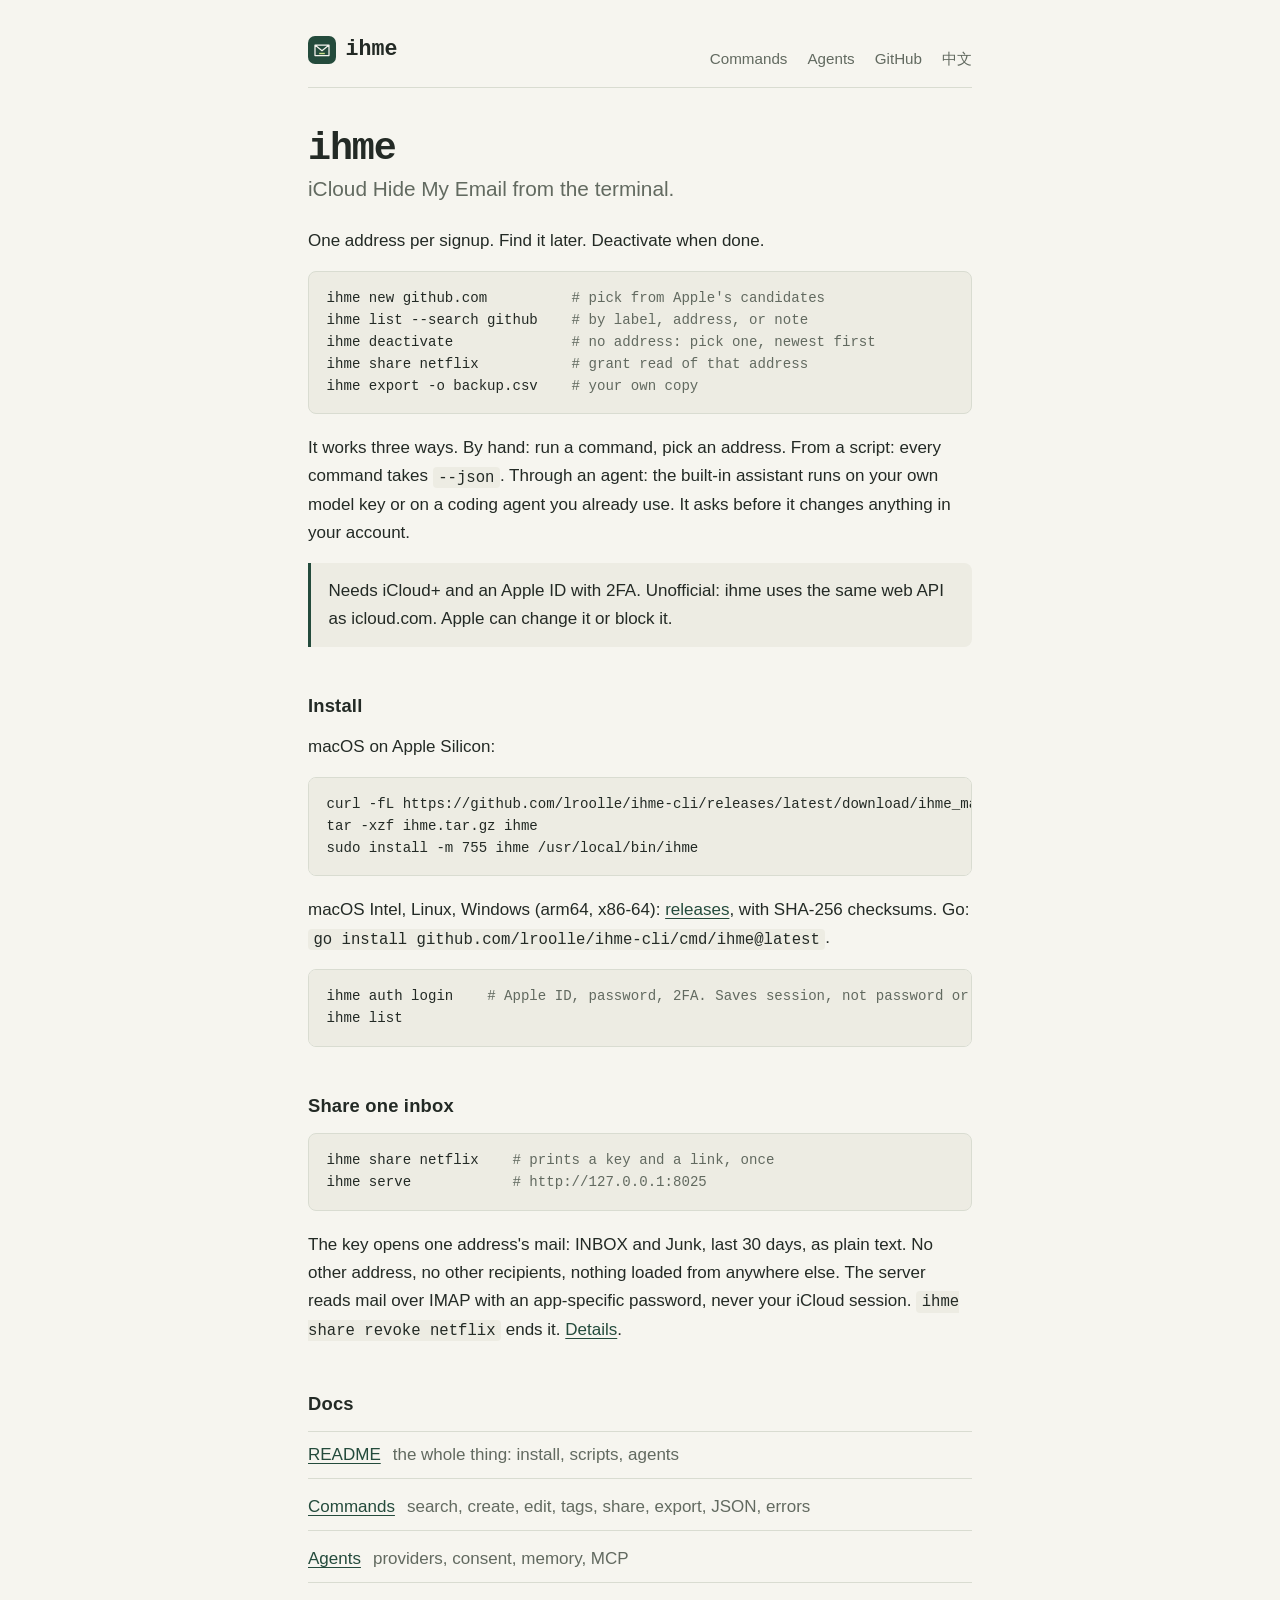
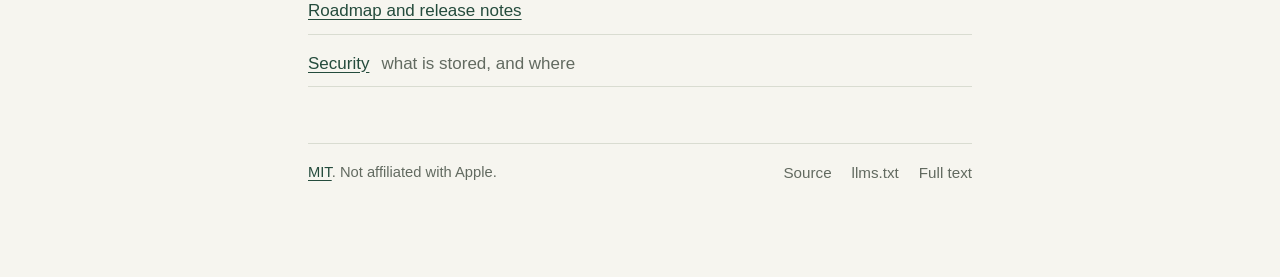
==== commit aab3aa39: "docs: v0.7.0 ships; README, site, and agent docs burnished README and the Pages site lead with five " ====
--- a/site/index.html
+++ b/site/index.html
@@ -5,13 +5,13 @@
     <meta name="viewport" content="width=device-width, initial-scale=1" />
     <meta
       name="description"
-      content="iCloud Hide My Email from the terminal. Create, find, deactivate, and export addresses. A Go command-line tool for people, scripts, and agents. MIT licensed."
+      content="iCloud Hide My Email from the terminal. Create, find, deactivate, share, and export addresses. A Go command-line tool for people, scripts, and agents. MIT licensed."
     />
     <meta name="theme-color" content="#f6f5ef" />
     <meta property="og:title" content="ihme: iCloud Hide My Email from the terminal" />
     <meta
       property="og:description"
-      content="Make an address for a signup, find it later, turn it off when you are done with it."
+      content="One address per signup. Find it later. Deactivate when done."
     />
     <meta property="og:type" content="website" />
     <meta property="og:url" content="https://lroolle.github.io/ihme-cli/" />
@@ -37,28 +37,33 @@
       <main>
         <h1>ihme</h1>
         <p class="lede">iCloud Hide My Email from the terminal.</p>
-        <p>ihme is a command-line tool for iCloud Hide My Email. It makes an address for a signup, finds it again by label, and turns it off when you are done with it. It also exports your addresses to CSV or JSON.</p>
-        <pre><code>ihme new github.com          <span class="c"># Apple offers a few addresses, you pick one</span>
-ihme list --search github    <span class="c"># find it by label, address, or note</span>
-ihme deactivate github.com   <span class="c"># stop the mail</span>
-ihme export -o backup.csv    <span class="c"># keep your own copy</span></code></pre>
+        <p>One address per signup. Find it later. Deactivate when done.</p>
+        <pre><code>ihme new github.com          <span class="c"># pick from Apple's candidates</span>
+ihme list --search github    <span class="c"># by label, address, or note</span>
+ihme deactivate              <span class="c"># no address: pick one, newest first</span>
+ihme share netflix           <span class="c"># grant read of that address</span>
+ihme export -o backup.csv    <span class="c"># your own copy</span></code></pre>
         <p>It works three ways. By hand: run a command, pick an address. From a script: every command takes <code>--json</code>. Through an agent: the built-in assistant runs on your own model key or on a coding agent you already use. It asks before it changes anything in your account.</p>
-        <p class="note">You need iCloud+ and an Apple ID with two-factor authentication. Apple has no public API for this. ihme uses the same web API as icloud.com, and Apple can change it or block it. That is the deal.</p>
+        <p class="note">Needs iCloud+ and an Apple ID with 2FA. Unofficial: ihme uses the same web API as icloud.com. Apple can change it or block it.</p>
 
         <h2 id="install">Install</h2>
         <p>macOS on Apple Silicon:</p>
         <pre><code>curl -fL https://github.com/lroolle/ihme-cli/releases/latest/download/ihme_macOS_arm64.tar.gz -o ihme.tar.gz
 tar -xzf ihme.tar.gz ihme
 sudo install -m 755 ihme /usr/local/bin/ihme</code></pre>
-        <p>Builds for macOS Intel, Linux, and Windows, on arm64 and x86-64, are on the <a href="https://github.com/lroolle/ihme-cli/releases/latest">releases page</a> with SHA-256 checksums. With Go: <code>go install github.com/lroolle/ihme-cli/cmd/ihme@latest</code>.</p>
-        <p>Then sign in:</p>
-        <pre><code>ihme auth login    <span class="c"># Apple ID, password, 2FA code. The session is saved, the password and code are not.</span>
+        <p>macOS Intel, Linux, Windows (arm64, x86-64): <a href="https://github.com/lroolle/ihme-cli/releases/latest">releases</a>, with SHA-256 checksums. Go: <code>go install github.com/lroolle/ihme-cli/cmd/ihme@latest</code>.</p>
+        <pre><code>ihme auth login    <span class="c"># Apple ID, password, 2FA. Saves session, not password or code.</span>
 ihme list</code></pre>
+
+        <h2 id="share">Share one inbox</h2>
+        <pre><code>ihme share netflix    <span class="c"># prints a key and a link, once</span>
+ihme serve            <span class="c"># http://127.0.0.1:8025</span></code></pre>
+        <p>The key opens one address's mail: INBOX and Junk, last 30 days, as plain text. No other address, no other recipients, nothing loaded from anywhere else. The server reads mail over IMAP with an app-specific password, never your iCloud session. <code>ihme share revoke netflix</code> ends it. <a href="https://github.com/lroolle/ihme-cli/blob/main/docs/usage.md#share-an-inbox">Details</a>.</p>
 
         <h2 id="docs">Docs</h2>
         <ul class="docs">
           <li><a href="README.md">README</a><span>the whole thing: install, scripts, agents</span></li>
-          <li><a href="https://github.com/lroolle/ihme-cli/blob/main/docs/usage.md">Commands</a><span>search, create, edit, tags, export, JSON, errors</span></li>
+          <li><a href="https://github.com/lroolle/ihme-cli/blob/main/docs/usage.md">Commands</a><span>search, create, edit, tags, share, export, JSON, errors</span></li>
           <li><a href="https://github.com/lroolle/ihme-cli/blob/main/docs/agents.md">Agents</a><span>providers, consent, memory, MCP</span></li>
           <li><a href="https://github.com/lroolle/ihme-cli/blob/main/ROADMAP.md">Roadmap and release notes</a><span></span></li>
           <li><a href="https://github.com/lroolle/ihme-cli/blob/main/SECURITY.md">Security</a><span>what is stored, and where</span></li>
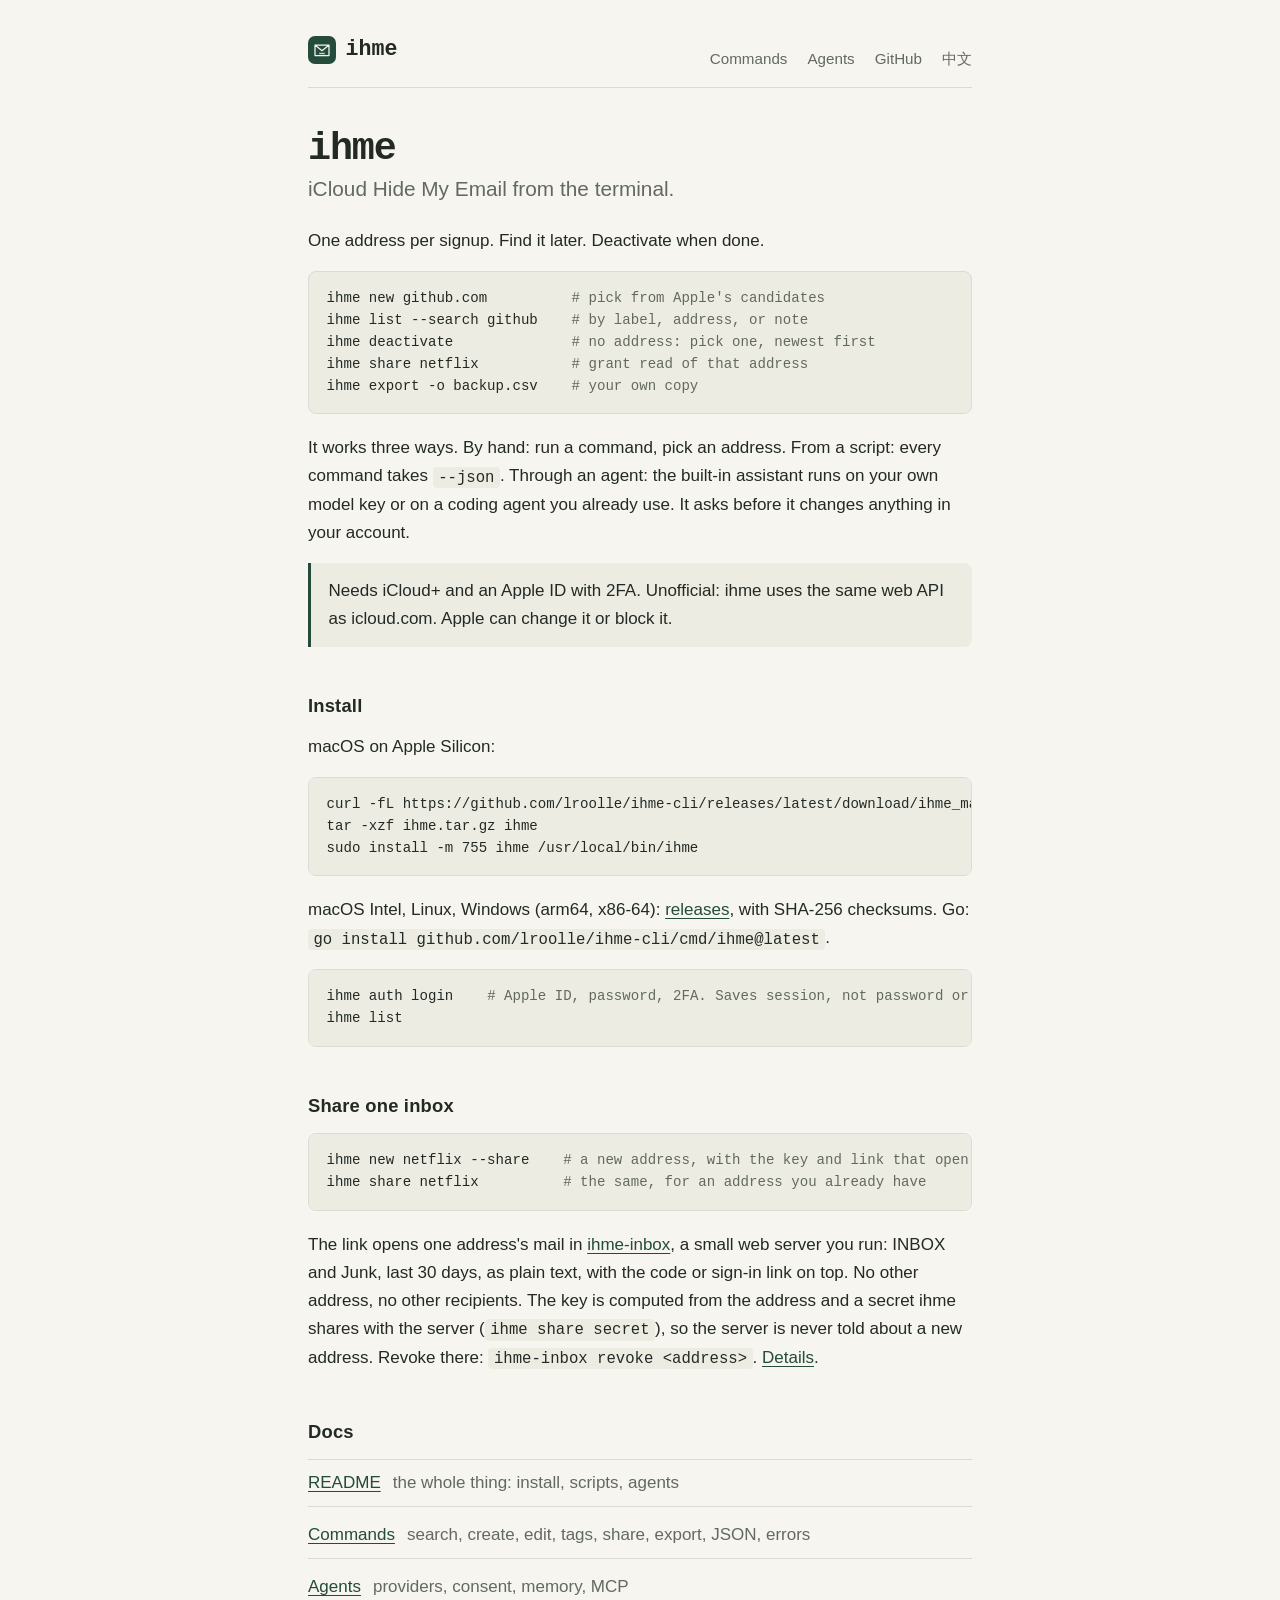
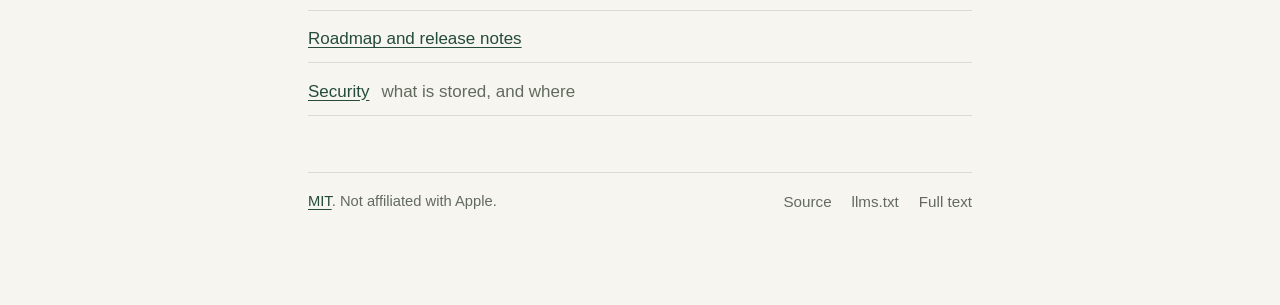
==== commit 71b4795f: "new --share; the web inbox moves to ihme-inbox - `ihme new <label> --share` reserves an address and " ====
--- a/site/index.html
+++ b/site/index.html
@@ -56,9 +56,9 @@
 ihme list</code></pre>
 
         <h2 id="share">Share one inbox</h2>
-        <pre><code>ihme share netflix    <span class="c"># prints a key and a link, once</span>
-ihme serve            <span class="c"># http://127.0.0.1:8025</span></code></pre>
-        <p>The key opens one address's mail: INBOX and Junk, last 30 days, as plain text. No other address, no other recipients, nothing loaded from anywhere else. The server reads mail over IMAP with an app-specific password, never your iCloud session. <code>ihme share revoke netflix</code> ends it. <a href="https://github.com/lroolle/ihme-cli/blob/main/docs/usage.md#share-an-inbox">Details</a>.</p>
+        <pre><code>ihme new netflix --share    <span class="c"># a new address, with the key and link that open its mail</span>
+ihme share netflix          <span class="c"># the same, for an address you already have</span></code></pre>
+        <p>The link opens one address's mail in <a href="https://github.com/lroolle/ihme-inbox">ihme-inbox</a>, a small web server you run: INBOX and Junk, last 30 days, as plain text, with the code or sign-in link on top. No other address, no other recipients. The key is computed from the address and a secret ihme shares with the server (<code>ihme share secret</code>), so the server is never told about a new address. Revoke there: <code>ihme-inbox revoke &lt;address&gt;</code>. <a href="https://github.com/lroolle/ihme-cli/blob/main/docs/usage.md#share-an-inbox">Details</a>.</p>
 
         <h2 id="docs">Docs</h2>
         <ul class="docs">
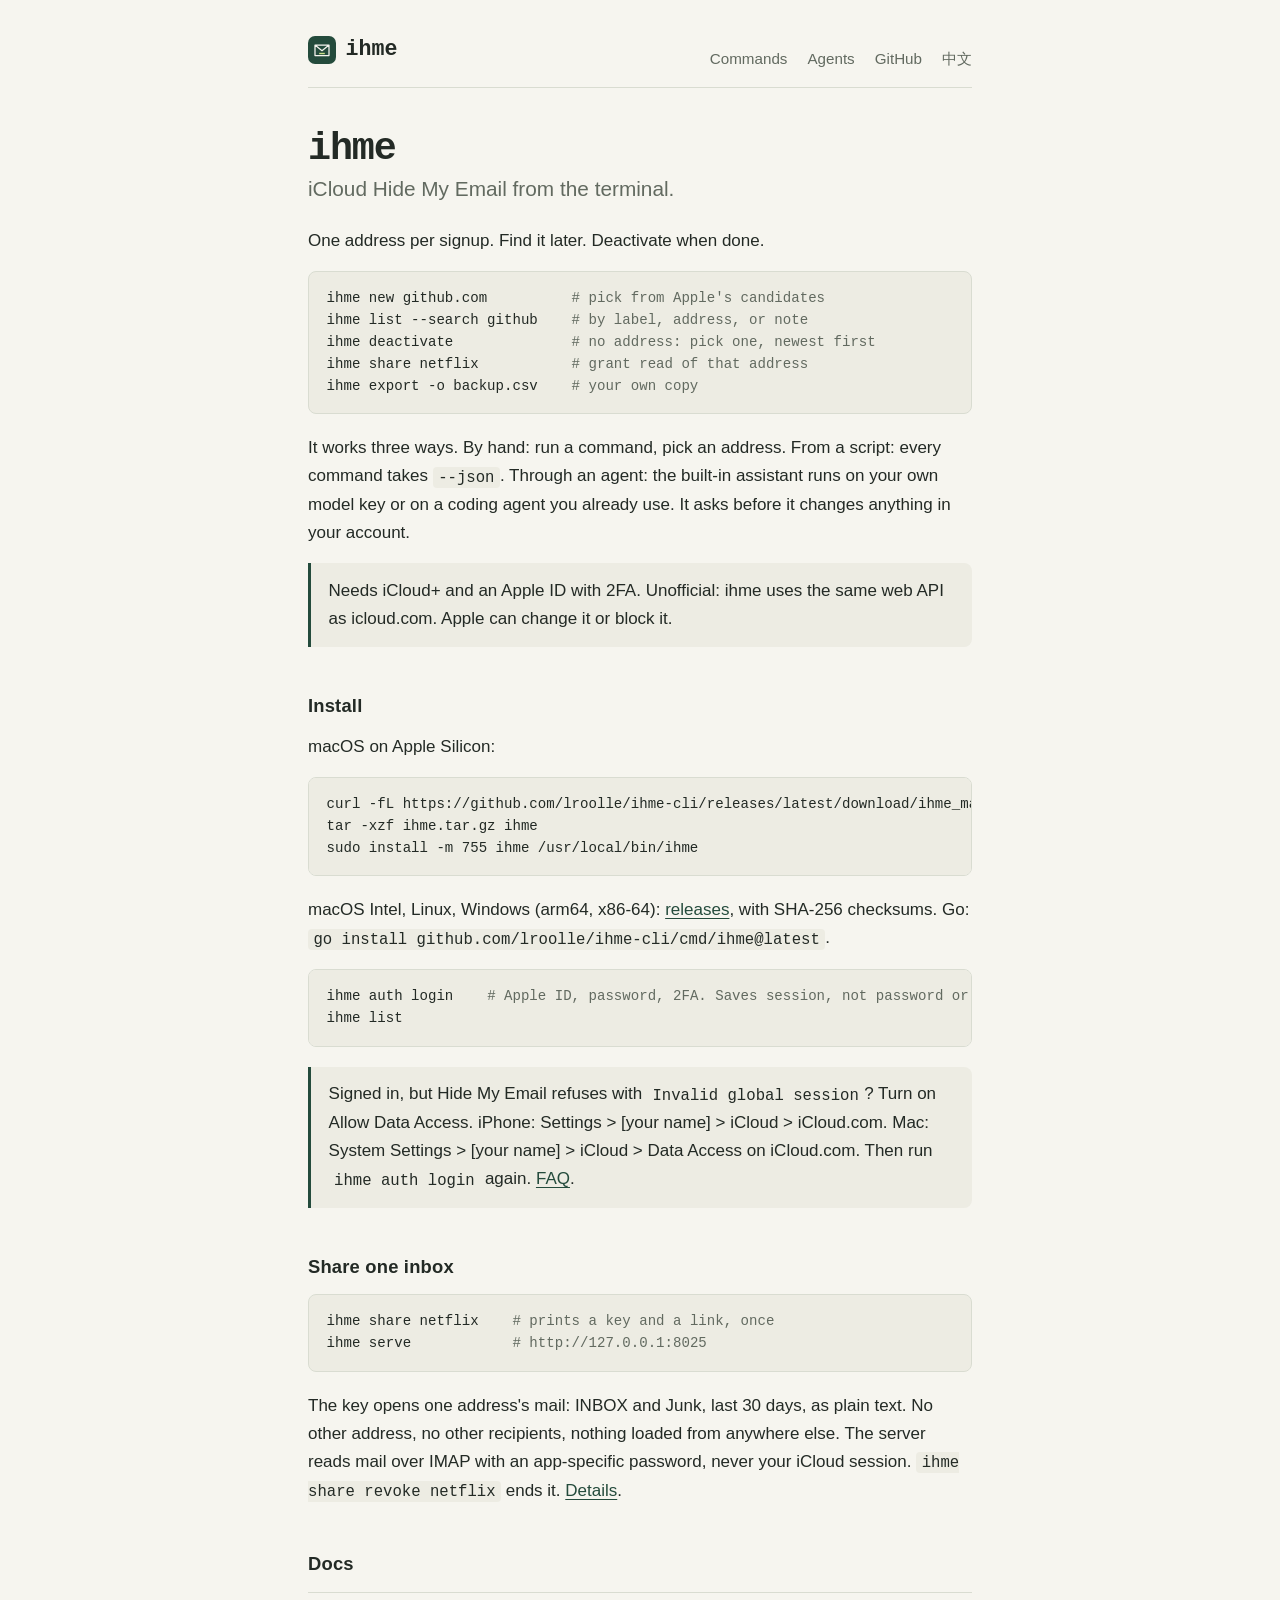
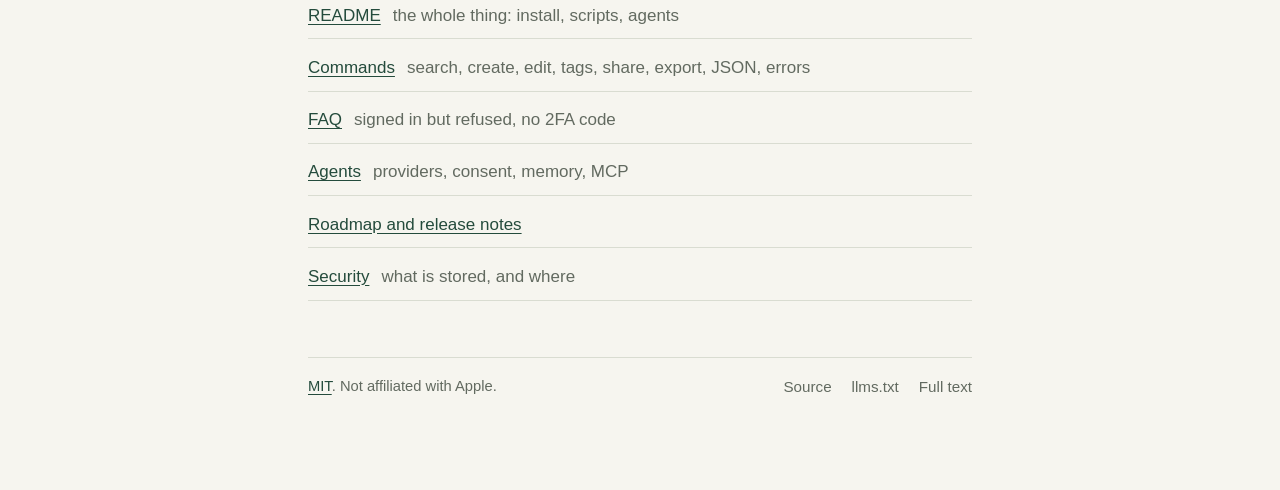
==== commit e9f78a2b: "docs: FAQ for "Invalid global session" and Allow Data Access The reported fix for #14 was a setting " ====
--- a/site/index.html
+++ b/site/index.html
@@ -54,16 +54,18 @@
         <p>macOS Intel, Linux, Windows (arm64, x86-64): <a href="https://github.com/lroolle/ihme-cli/releases/latest">releases</a>, with SHA-256 checksums. Go: <code>go install github.com/lroolle/ihme-cli/cmd/ihme@latest</code>.</p>
         <pre><code>ihme auth login    <span class="c"># Apple ID, password, 2FA. Saves session, not password or code.</span>
 ihme list</code></pre>
+        <p class="note">Signed in, but Hide My Email refuses with <code>Invalid global session</code>? Turn on Allow Data Access. iPhone: Settings &gt; [your name] &gt; iCloud &gt; iCloud.com. Mac: System Settings &gt; [your name] &gt; iCloud &gt; Data Access on iCloud.com. Then run <code>ihme auth login</code> again. <a href="https://github.com/lroolle/ihme-cli/blob/main/docs/faq.md#signed-in-but-hide-my-email-refuses-the-session">FAQ</a>.</p>
 
         <h2 id="share">Share one inbox</h2>
-        <pre><code>ihme new netflix --share    <span class="c"># a new address, with the key and link that open its mail</span>
-ihme share netflix          <span class="c"># the same, for an address you already have</span></code></pre>
-        <p>The link opens one address's mail in <a href="https://github.com/lroolle/ihme-inbox">ihme-inbox</a>, a small web server you run: INBOX and Junk, last 30 days, as plain text, with the code or sign-in link on top. No other address, no other recipients. The key is computed from the address and a secret ihme shares with the server (<code>ihme share secret</code>), so the server is never told about a new address. Revoke there: <code>ihme-inbox revoke &lt;address&gt;</code>. <a href="https://github.com/lroolle/ihme-cli/blob/main/docs/usage.md#share-an-inbox">Details</a>.</p>
+        <pre><code>ihme share netflix    <span class="c"># prints a key and a link, once</span>
+ihme serve            <span class="c"># http://127.0.0.1:8025</span></code></pre>
+        <p>The key opens one address's mail: INBOX and Junk, last 30 days, as plain text. No other address, no other recipients, nothing loaded from anywhere else. The server reads mail over IMAP with an app-specific password, never your iCloud session. <code>ihme share revoke netflix</code> ends it. <a href="https://github.com/lroolle/ihme-cli/blob/main/docs/usage.md#share-an-inbox">Details</a>.</p>
 
         <h2 id="docs">Docs</h2>
         <ul class="docs">
           <li><a href="README.md">README</a><span>the whole thing: install, scripts, agents</span></li>
           <li><a href="https://github.com/lroolle/ihme-cli/blob/main/docs/usage.md">Commands</a><span>search, create, edit, tags, share, export, JSON, errors</span></li>
+          <li><a href="https://github.com/lroolle/ihme-cli/blob/main/docs/faq.md">FAQ</a><span>signed in but refused, no 2FA code</span></li>
           <li><a href="https://github.com/lroolle/ihme-cli/blob/main/docs/agents.md">Agents</a><span>providers, consent, memory, MCP</span></li>
           <li><a href="https://github.com/lroolle/ihme-cli/blob/main/ROADMAP.md">Roadmap and release notes</a><span></span></li>
           <li><a href="https://github.com/lroolle/ihme-cli/blob/main/SECURITY.md">Security</a><span>what is stored, and where</span></li>
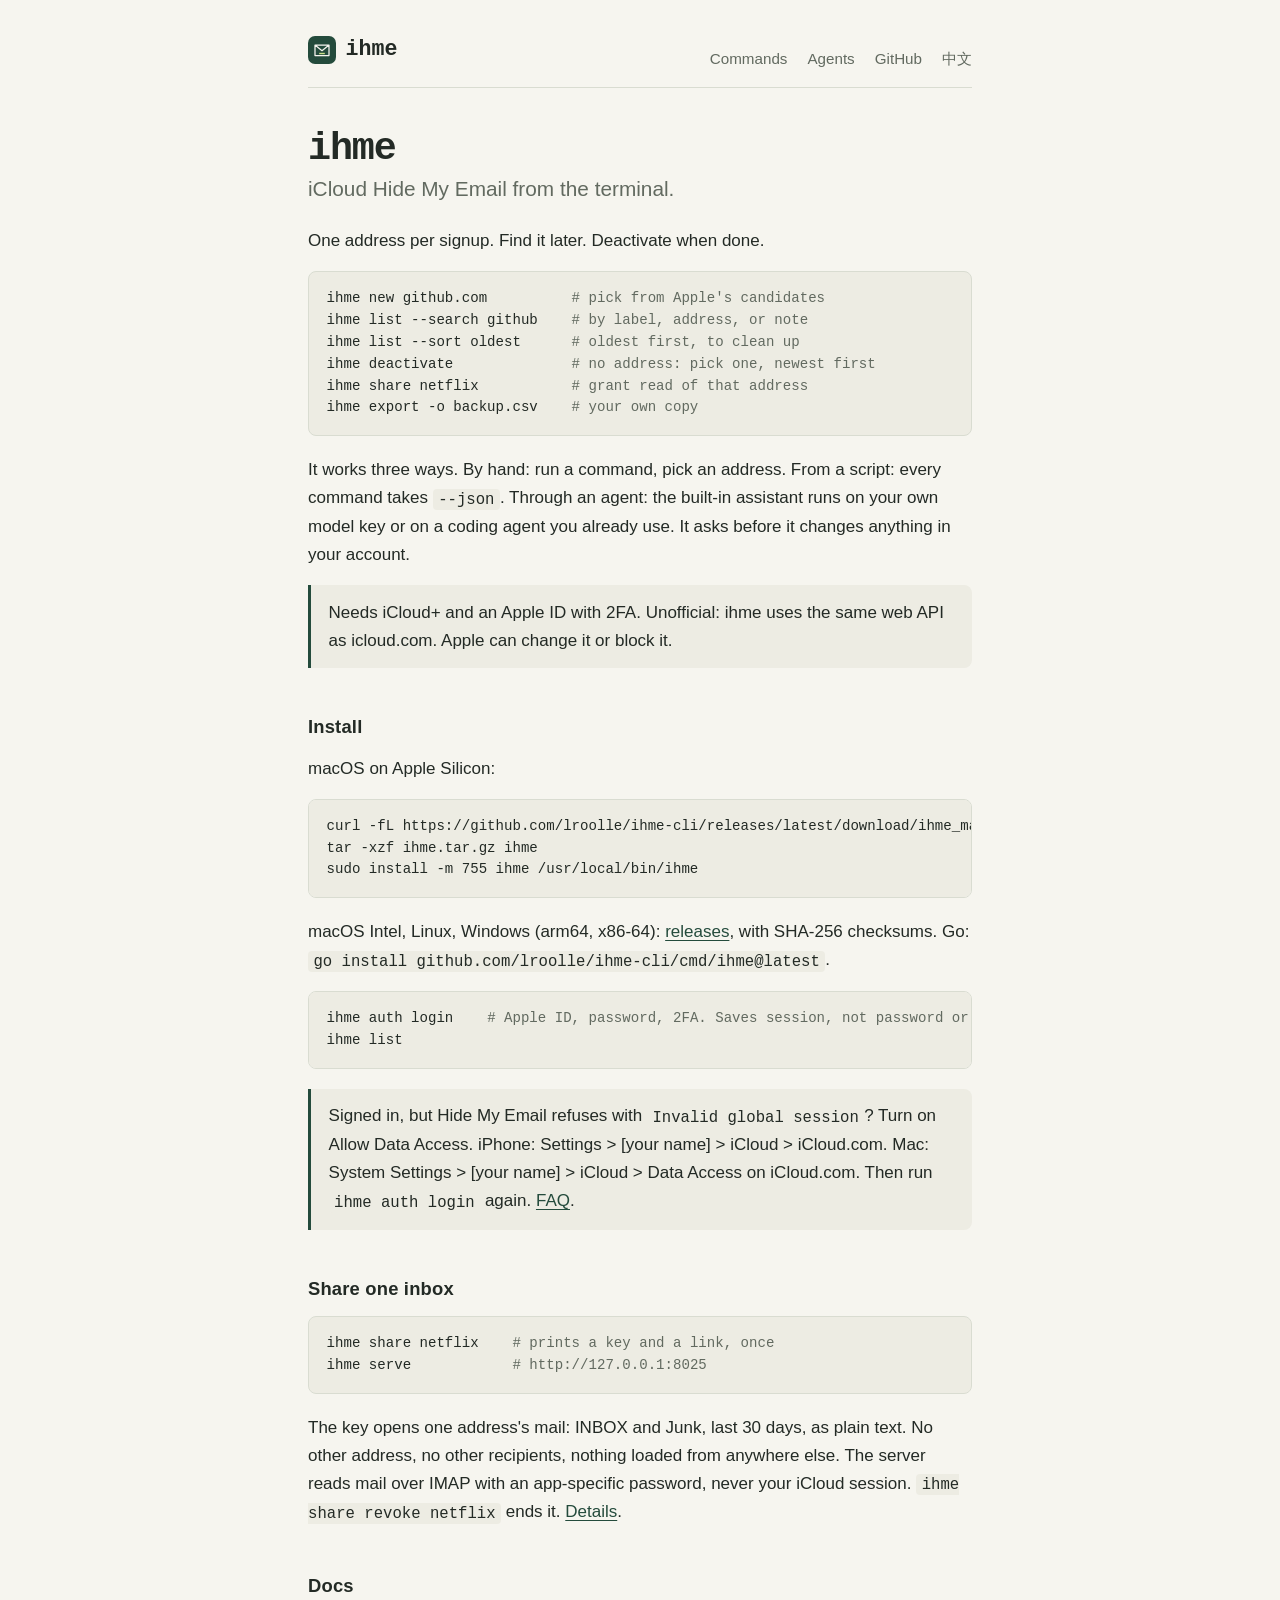
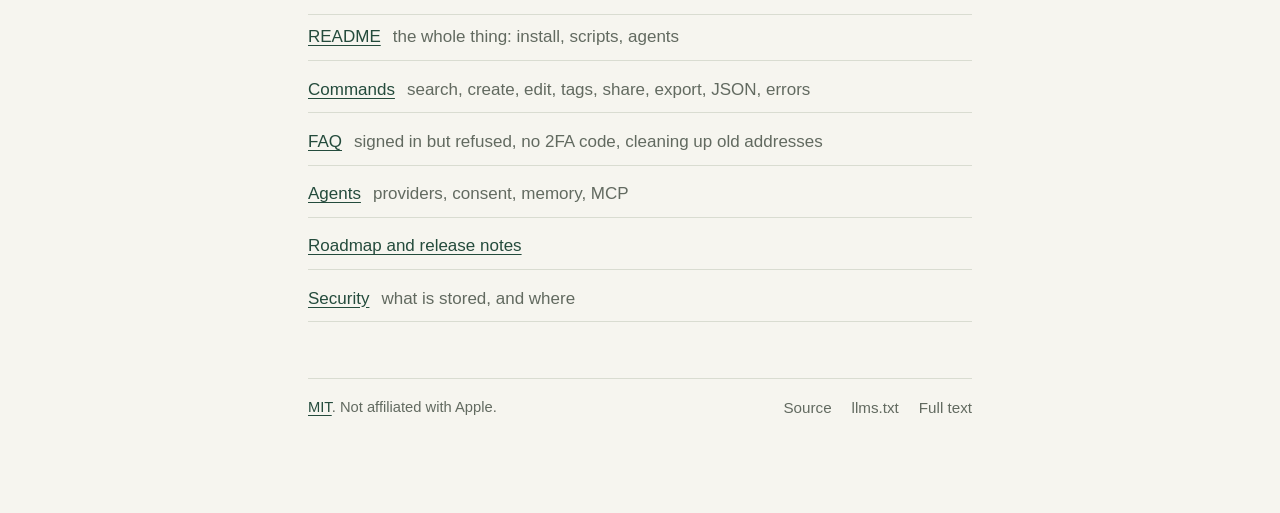
==== commit f8e9efbe: "lifecycle: several addresses at once; list --sort oldest with the year Cleaning up old addresses too" ====
--- a/site/index.html
+++ b/site/index.html
@@ -40,6 +40,7 @@
         <p>One address per signup. Find it later. Deactivate when done.</p>
         <pre><code>ihme new github.com          <span class="c"># pick from Apple's candidates</span>
 ihme list --search github    <span class="c"># by label, address, or note</span>
+ihme list --sort oldest      <span class="c"># oldest first, to clean up</span>
 ihme deactivate              <span class="c"># no address: pick one, newest first</span>
 ihme share netflix           <span class="c"># grant read of that address</span>
 ihme export -o backup.csv    <span class="c"># your own copy</span></code></pre>
@@ -65,7 +66,7 @@
         <ul class="docs">
           <li><a href="README.md">README</a><span>the whole thing: install, scripts, agents</span></li>
           <li><a href="https://github.com/lroolle/ihme-cli/blob/main/docs/usage.md">Commands</a><span>search, create, edit, tags, share, export, JSON, errors</span></li>
-          <li><a href="https://github.com/lroolle/ihme-cli/blob/main/docs/faq.md">FAQ</a><span>signed in but refused, no 2FA code</span></li>
+          <li><a href="https://github.com/lroolle/ihme-cli/blob/main/docs/faq.md">FAQ</a><span>signed in but refused, no 2FA code, cleaning up old addresses</span></li>
           <li><a href="https://github.com/lroolle/ihme-cli/blob/main/docs/agents.md">Agents</a><span>providers, consent, memory, MCP</span></li>
           <li><a href="https://github.com/lroolle/ihme-cli/blob/main/ROADMAP.md">Roadmap and release notes</a><span></span></li>
           <li><a href="https://github.com/lroolle/ihme-cli/blob/main/SECURITY.md">Security</a><span>what is stored, and where</span></li>
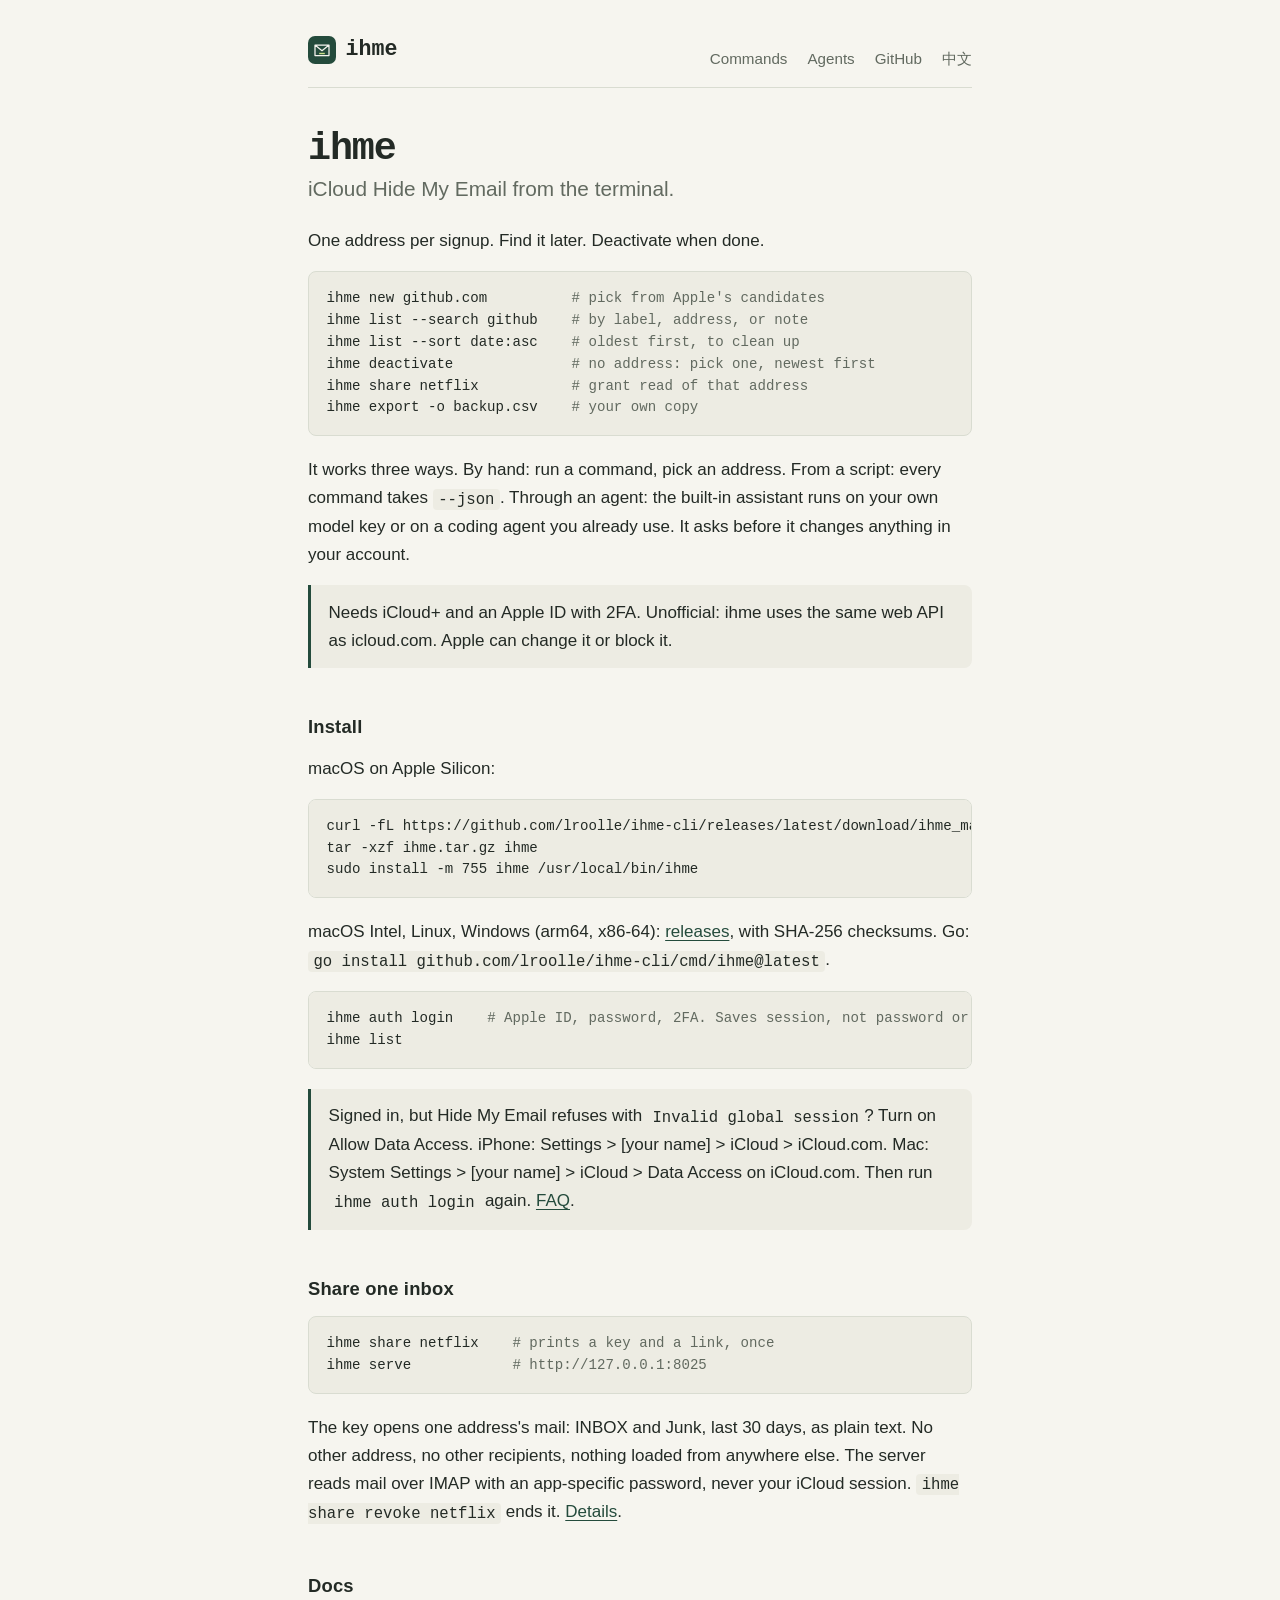
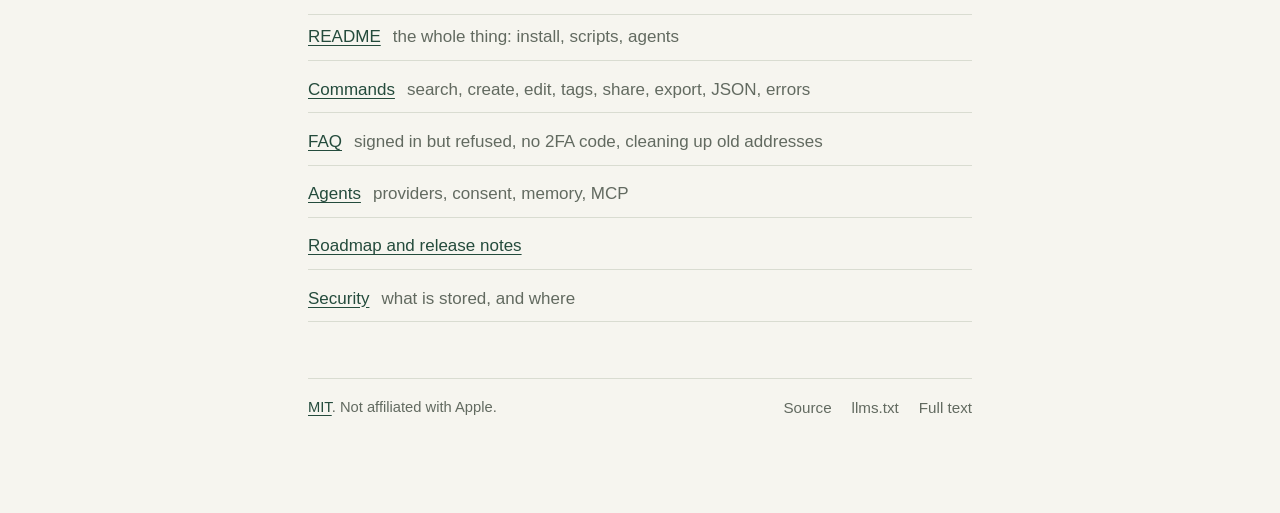
==== commit ae8dc9b1: "filter: --sort keeps one grammar; drop oldest/newest v0.7.4 added `oldest`/`newest` as words for dat" ====
--- a/site/index.html
+++ b/site/index.html
@@ -40,7 +40,7 @@
         <p>One address per signup. Find it later. Deactivate when done.</p>
         <pre><code>ihme new github.com          <span class="c"># pick from Apple's candidates</span>
 ihme list --search github    <span class="c"># by label, address, or note</span>
-ihme list --sort oldest      <span class="c"># oldest first, to clean up</span>
+ihme list --sort date:asc    <span class="c"># oldest first, to clean up</span>
 ihme deactivate              <span class="c"># no address: pick one, newest first</span>
 ihme share netflix           <span class="c"># grant read of that address</span>
 ihme export -o backup.csv    <span class="c"># your own copy</span></code></pre>
